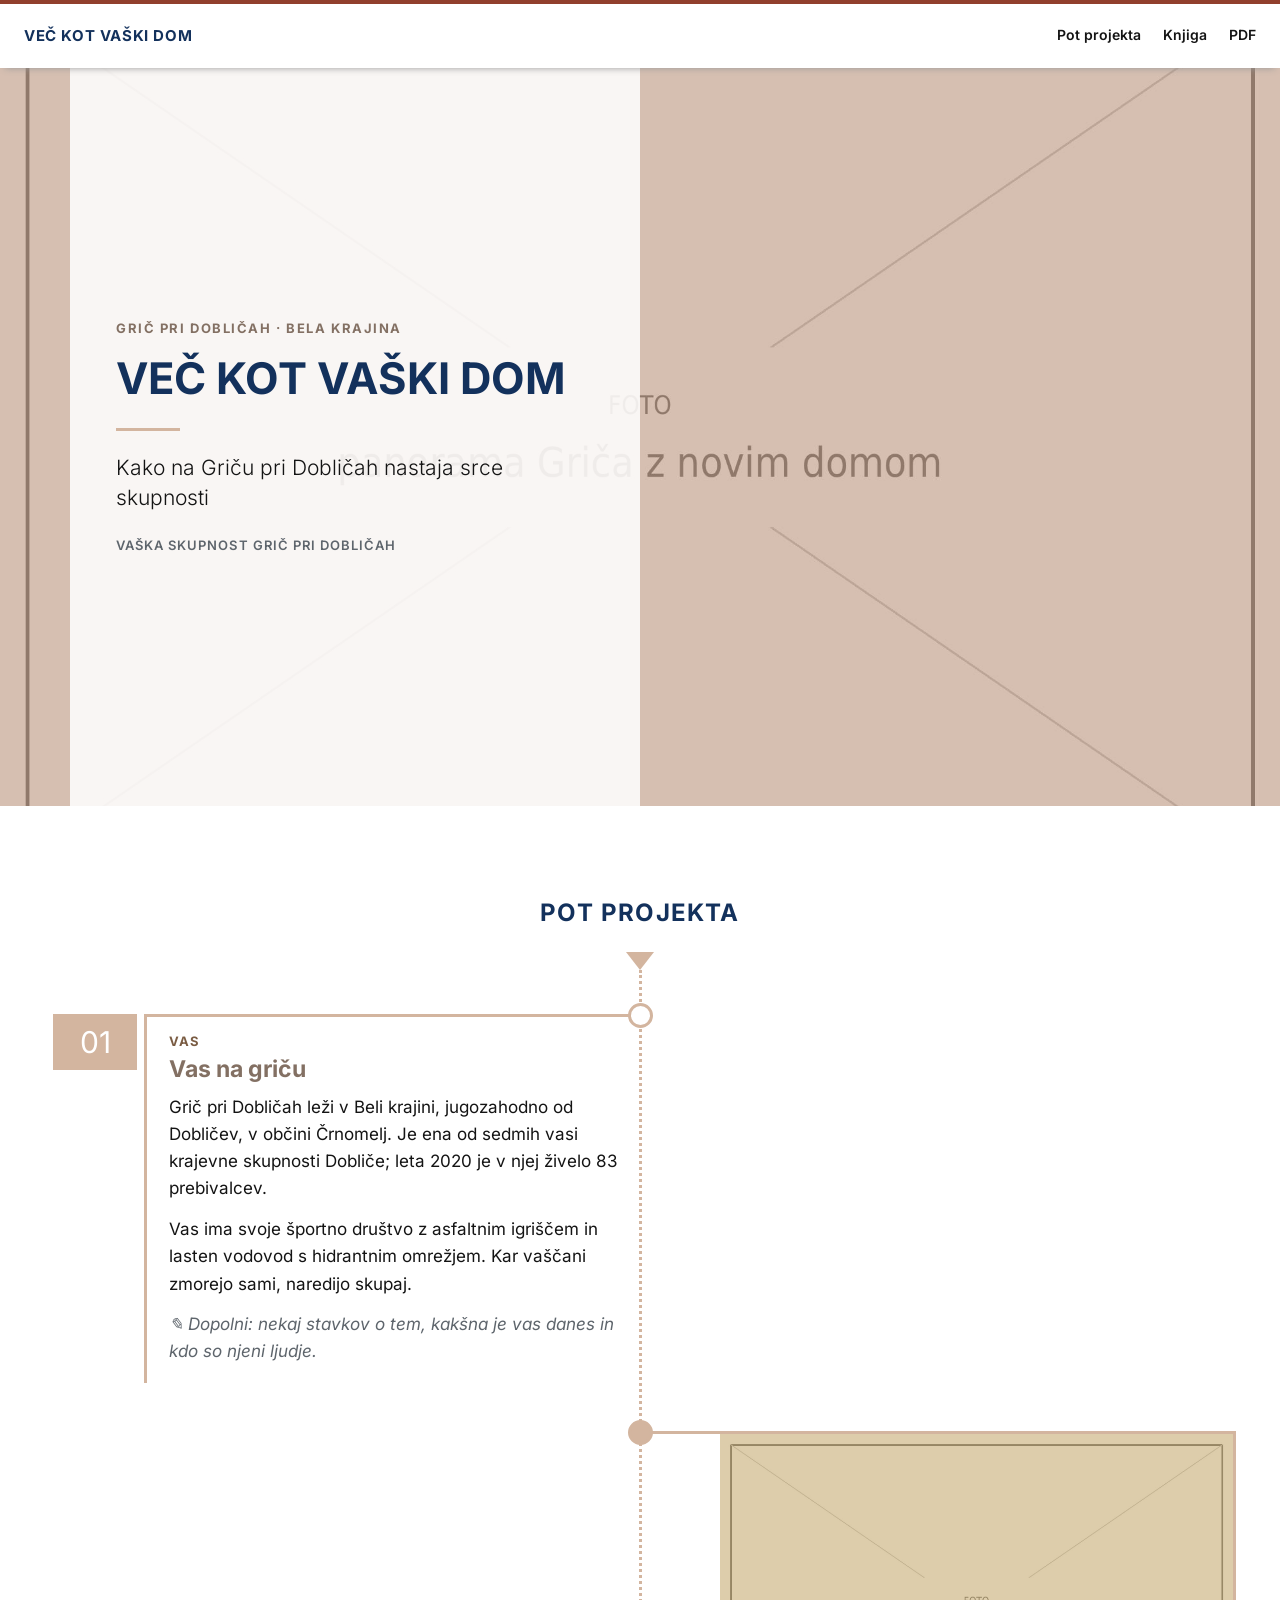
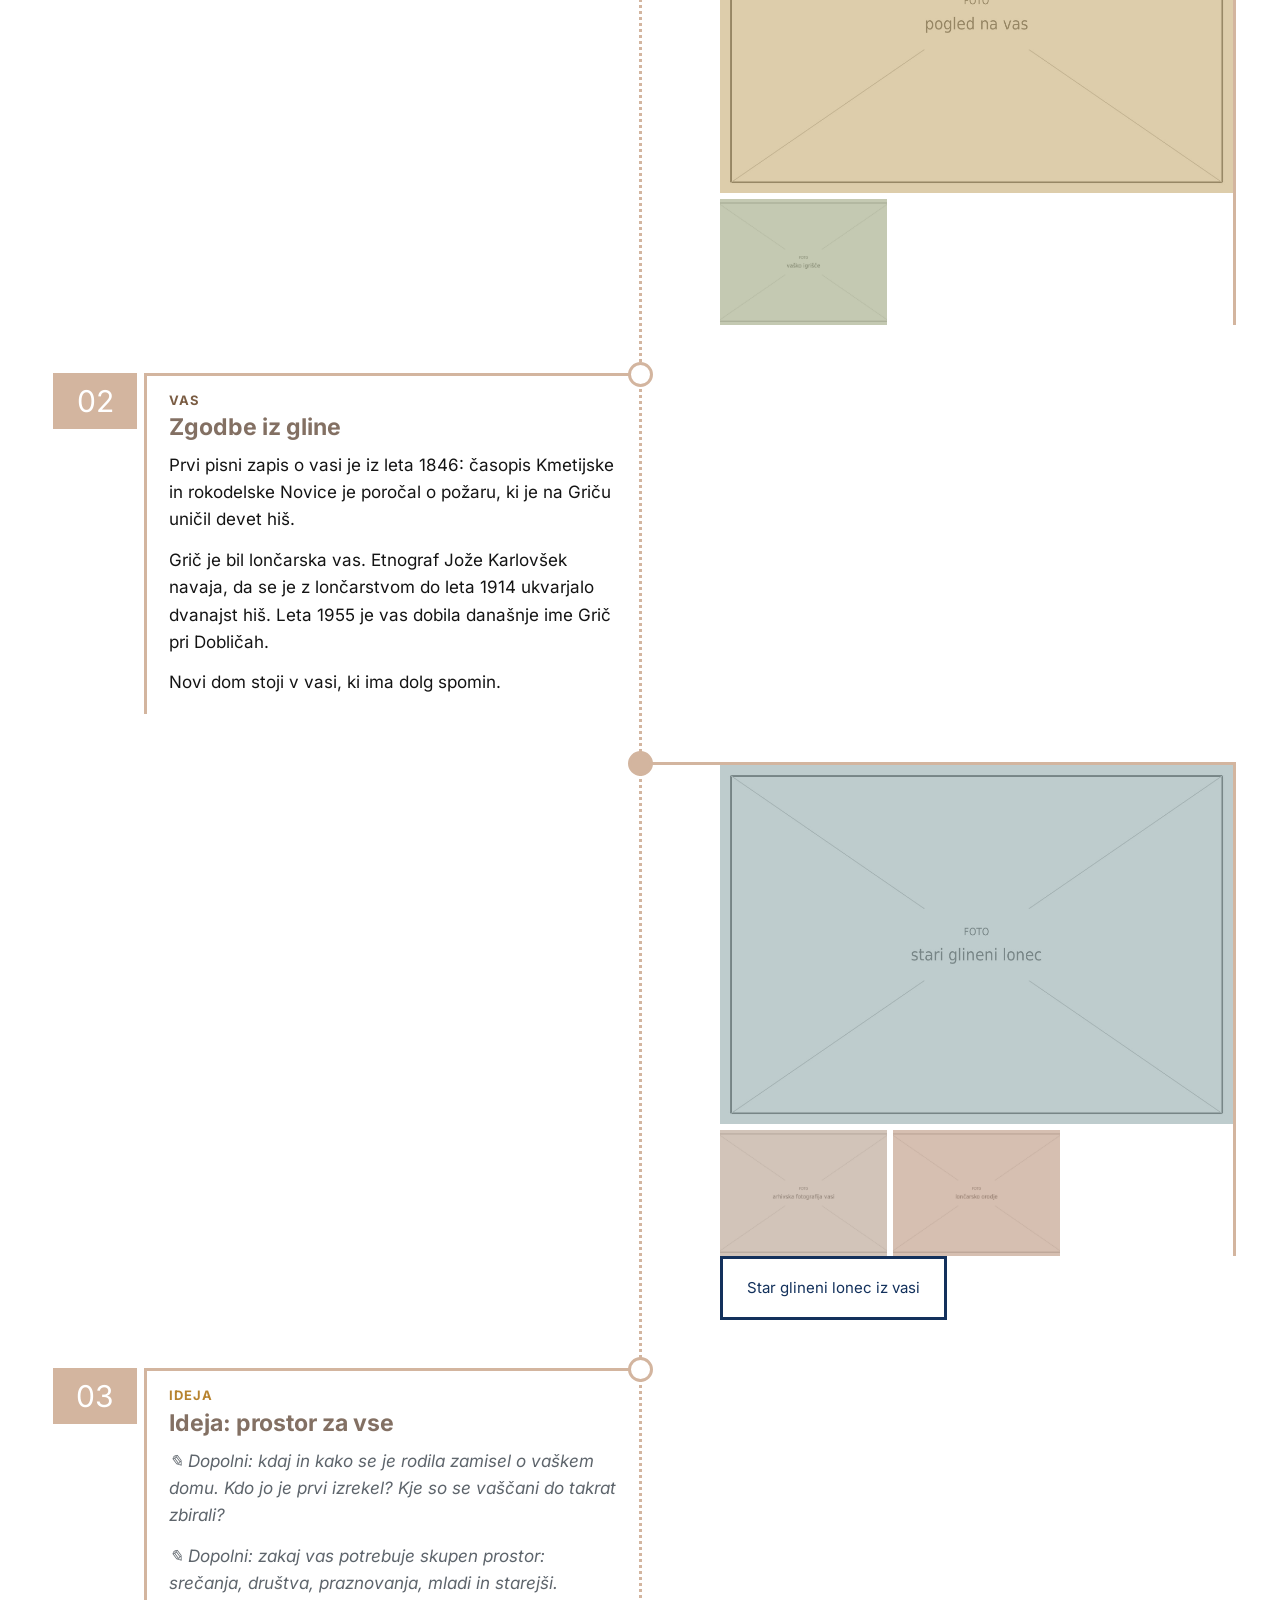
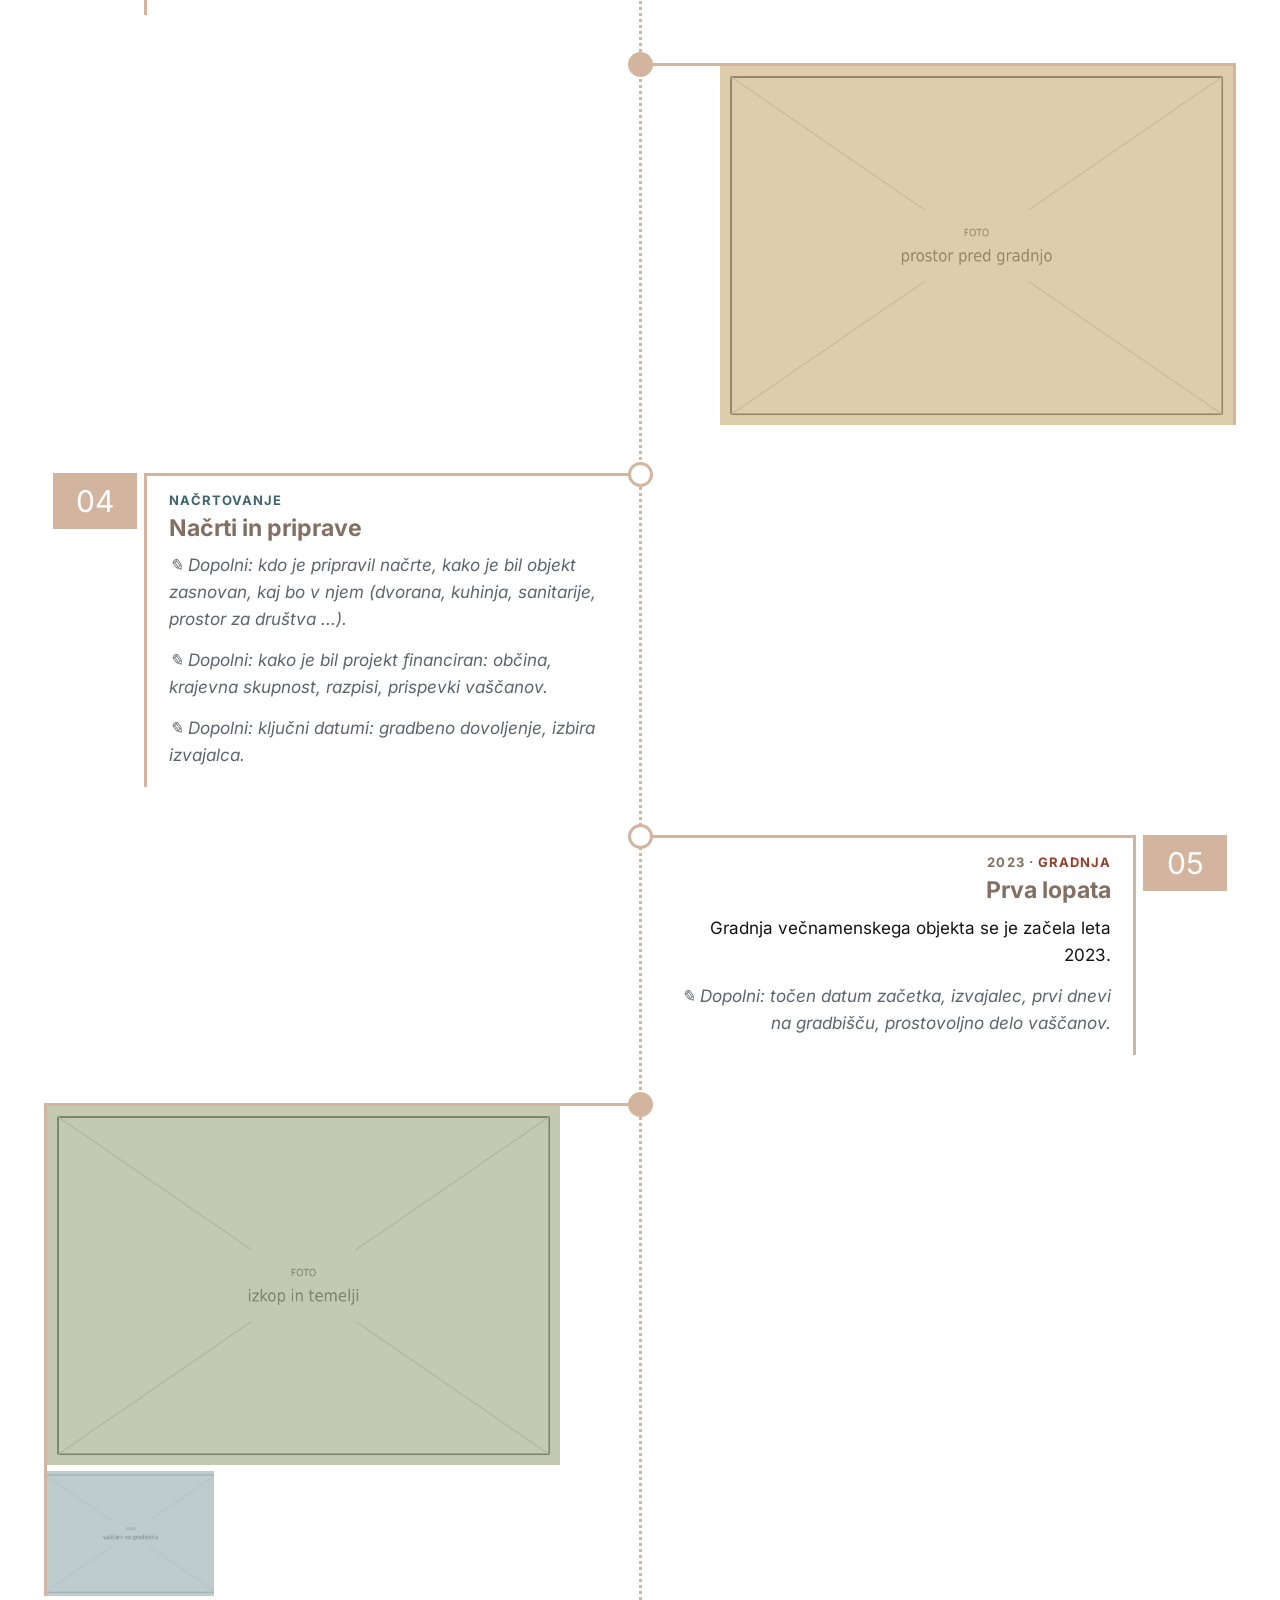
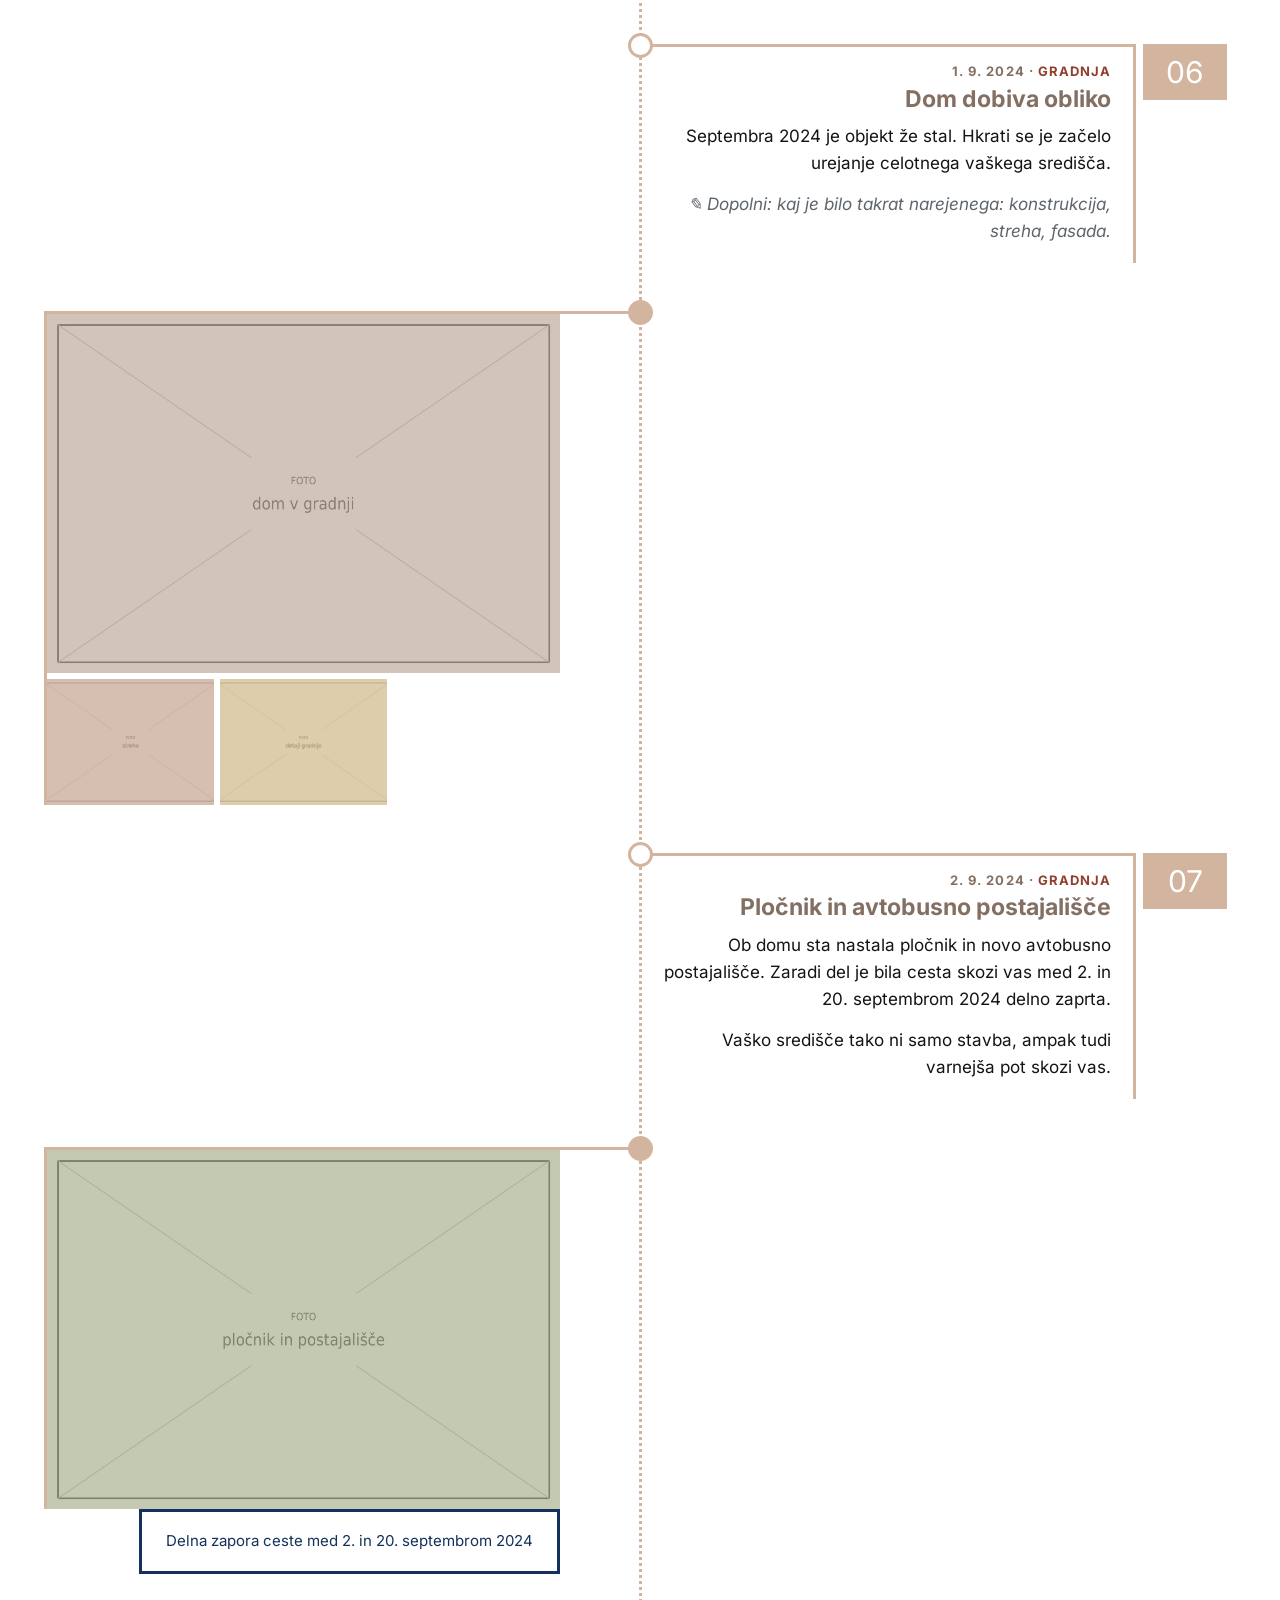
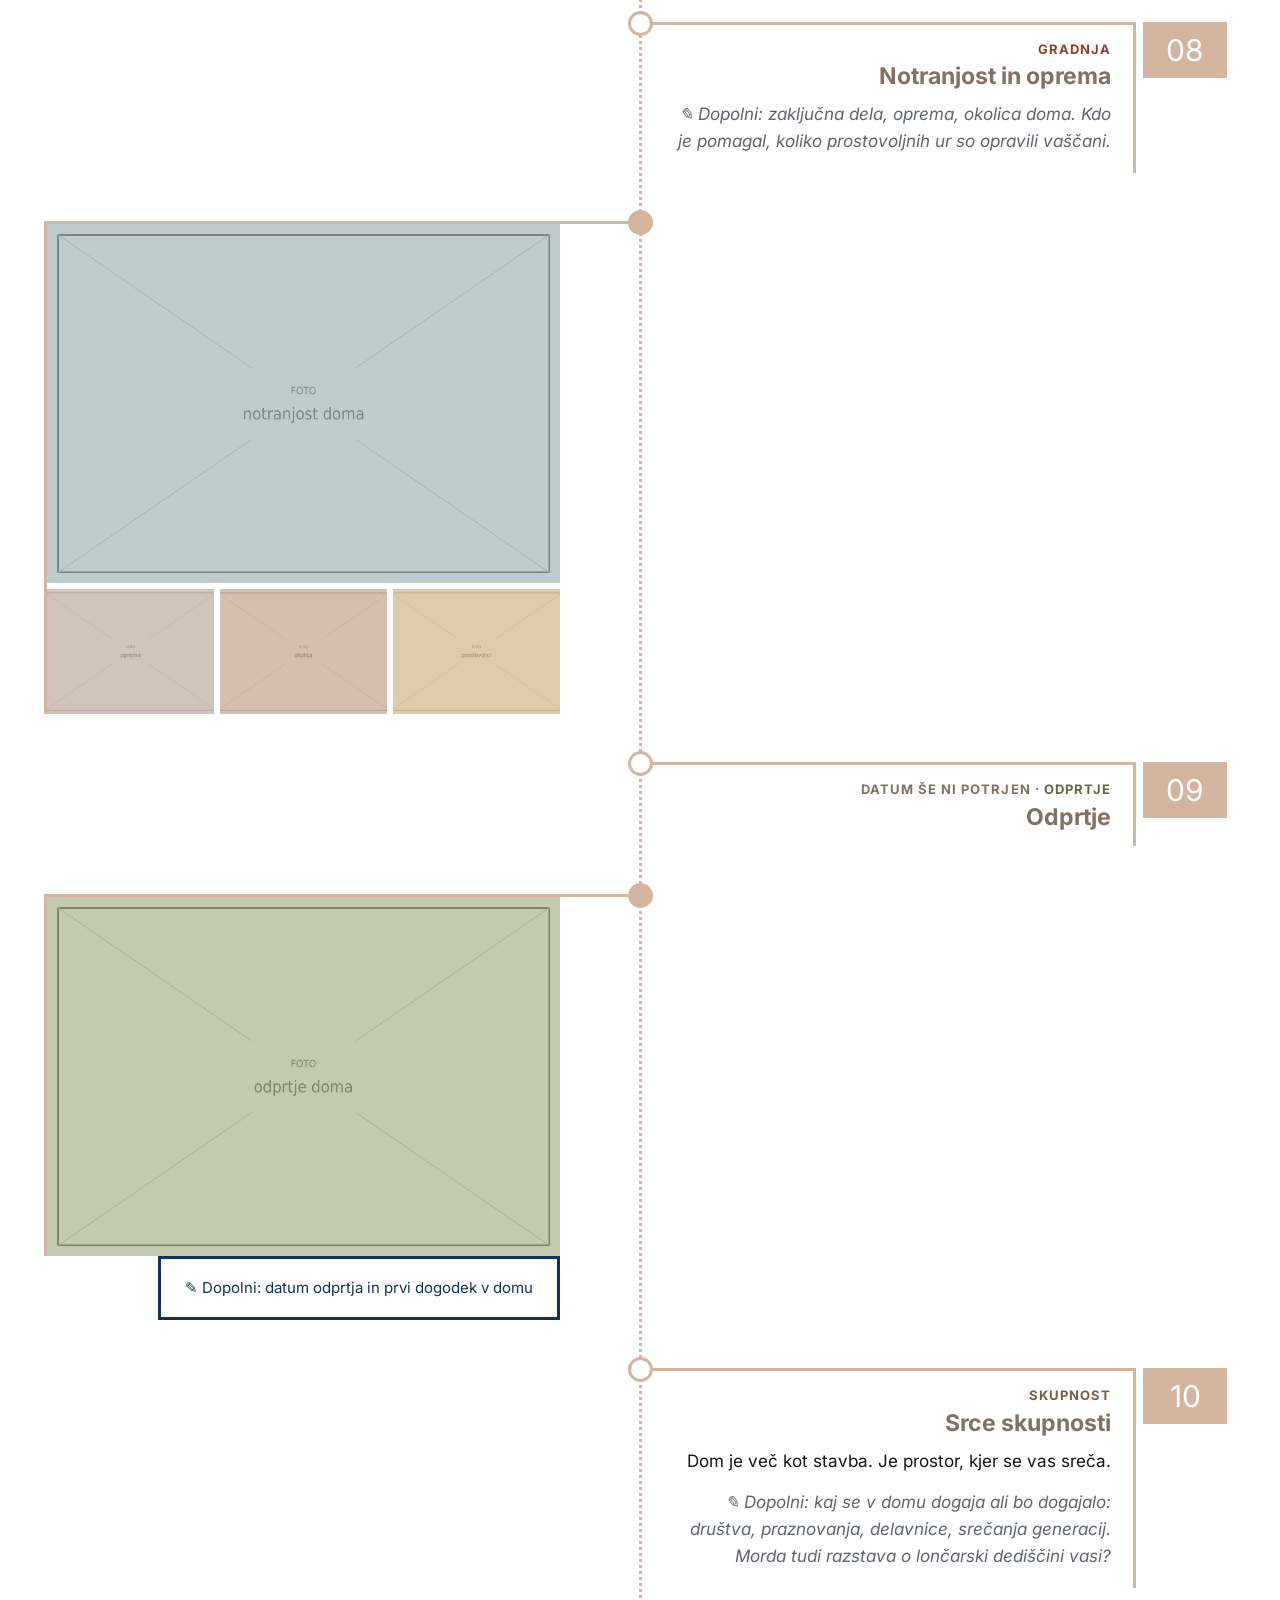
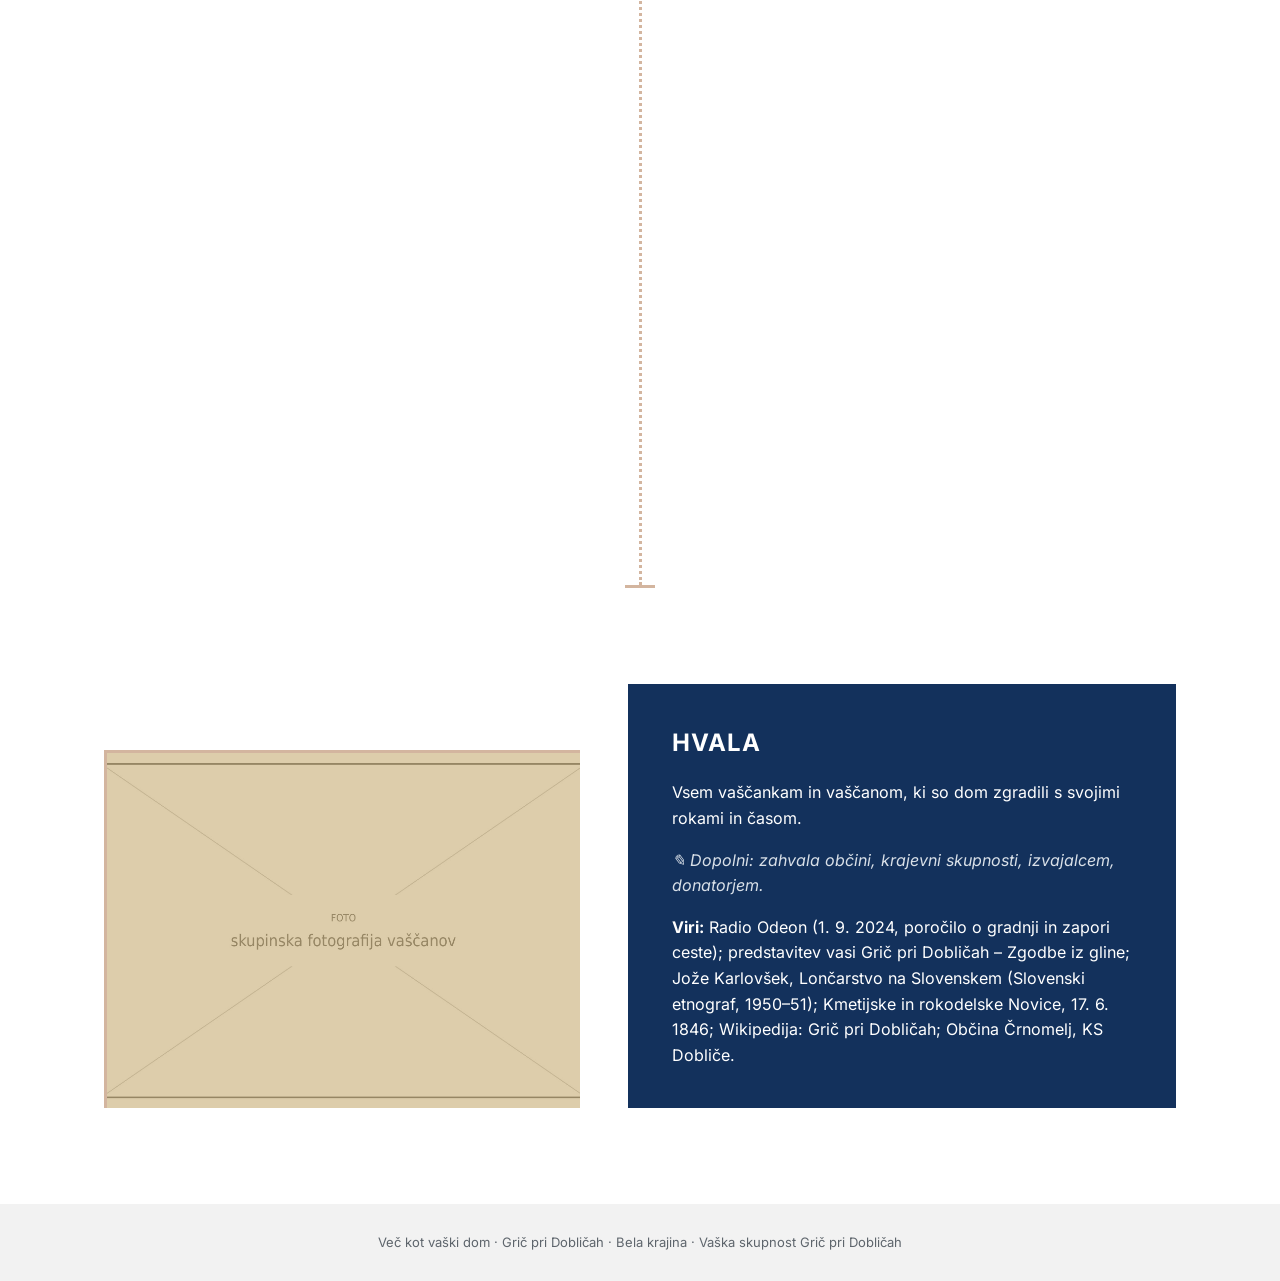
==== dom_na_gricu/_output/index.html @ 3027700a "ADD: Outputs" ====
<!doctype html>
<html lang="sl">
<head>
<meta charset="utf-8">
<meta name="viewport" content="width=device-width, initial-scale=1">
<title>Več kot vaški dom</title>
<meta name="description" content="Kako na Griču pri Dobličah nastaja srce skupnosti">
<script>document.documentElement.classList.add('js');</script>
<link href="fonts/fonts.css" rel="stylesheet">
<style>
:root {
  --paper: #FFFFFF; --ink: #141414; --muted: #5E656C; --soft: #F2F2F2;
  --line: #D3B59F; --line-ink: #837063; --dark: #13315C; --accent: #913F2D;
  --sans: 'Inter', 'Segoe UI', 'Helvetica Neue', Arial, sans-serif; --lw: 3px;
}
* { box-sizing: border-box; }
html { scroll-behavior: smooth; }
body { margin: 0; background: var(--paper); color: var(--ink); font-family: var(--sans);
  font-size: 17px; line-height: 1.6; -webkit-font-smoothing: antialiased; }
img { display: block; max-width: 100%; }
a { color: var(--accent); }
em { color: var(--muted); }

.topbar { position: sticky; top: 0; z-index: 20; background: #fff; border-top: 4px solid var(--accent);
  box-shadow: 0 5px 7px -5px #999; }
.topbar-in { max-width: 1280px; margin: 0 auto; padding: 0 24px; height: 64px; display: flex; align-items: center; gap: 24px; }
.brand { flex: 1; min-width: 0; font-weight: 700; font-size: 15px; letter-spacing: .04em; text-transform: uppercase;
  color: var(--dark); text-decoration: none; white-space: nowrap; overflow: hidden; text-overflow: ellipsis; }
.topbar nav { display: flex; gap: 22px; font-size: 14px; font-weight: 600; }
.topbar nav a { color: var(--ink); text-decoration: none; padding: 6px 0; border-bottom: 2px solid transparent; white-space: nowrap; }
.topbar nav a:hover { color: var(--accent); border-color: var(--accent); }
a:focus-visible { outline: 2px solid var(--accent); outline-offset: 3px; }

.hero { position: relative; min-height: min(82vh, 800px); display: flex; background: var(--soft); }
.hero-img { position: absolute; inset: 0; width: 100%; height: 100%; object-fit: cover; }
.hero-box { position: relative; margin-left: 70px; width: min(580px, calc(50% - 70px)); padding: 56px 46px;
  background: rgba(255, 255, 255, .86); display: flex; flex-direction: column; justify-content: center; }
.kicker { margin: 0 0 16px; font-size: 13px; font-weight: 700; letter-spacing: .12em; text-transform: uppercase; color: var(--line-ink); }
.hero h1 { margin: 0; font-size: clamp(30px, 3.4vw, 46px); line-height: 1.08; font-weight: 700;
  text-transform: uppercase; color: var(--dark); overflow-wrap: break-word; }
.hero .rule { display: block; width: 64px; height: var(--lw); background: var(--line); margin: 26px 0 22px; }
.lead { margin: 0; font-size: 21px; line-height: 1.45; font-weight: 300; }
.hero .intro { margin-top: 18px; font-size: 16px; }
.byline { margin: 22px 0 0; font-size: 13px; font-weight: 600; letter-spacing: .08em; text-transform: uppercase; color: var(--muted); }

.section-title { margin: 88px 16px 20px; text-align: center; font-size: 24px; font-weight: 700;
  letter-spacing: .05em; text-transform: uppercase; color: var(--dark); }
.tl-start { width: 0; height: 0; margin: 0 auto; border-left: 14px solid transparent; border-right: 14px solid transparent;
  border-top: 18px solid var(--line); }
.tl-end { width: 30px; height: var(--lw); margin: 0 auto 96px; background: var(--line); }
.tl { position: relative; max-width: 1240px; margin: 0 auto; padding: 44px 24px 8px; list-style: none; }
.tl::before { content: ""; position: absolute; top: 0; bottom: 0; left: 50%; margin-left: -1.5px; border-left: 3px dotted var(--line); }
.tl-item { position: relative; width: 50%; margin-bottom: 48px; }
.tl-item.left { margin-right: 50%; padding-left: 100px; }
.tl-item.right { margin-left: 50%; padding-right: 100px; }
.tl-item.img.left { padding-left: 0; }
.tl-item.img.right { padding-right: 0; }
.tl-circle { position: absolute; top: -11px; width: 25px; height: 25px; border-radius: 50%; background: #fff;
  border: 3px solid var(--line); z-index: 1; }
.left .tl-circle { right: -12.5px; }
.right .tl-circle { left: -12.5px; }
.img .tl-circle { background: var(--line); }

.tl-card { position: relative; border-top: var(--lw) solid var(--line); padding: 14px 22px 4px; }
.left .tl-card { border-left: var(--lw) solid var(--line); }
.right .tl-card { border-right: var(--lw) solid var(--line); text-align: right; }
.tl-num { position: absolute; top: calc(-1 * var(--lw)); width: 84px; padding: 13px 0; background: var(--line);
  color: #fff; font-size: 30px; line-height: 1; text-align: center; }
.left .tl-num { right: calc(100% + 10px); }
.right .tl-num { left: calc(100% + 10px); }
.tl-meta { margin: 0 0 4px; font-size: 13px; font-weight: 700; letter-spacing: .08em; text-transform: uppercase; color: var(--line-ink); }
.tl-meta .phase { color: var(--c); }
.tl-title { margin: 0 0 10px; font-size: 23px; line-height: 1.2; font-weight: 700; color: var(--line-ink); }
.tl-body p { margin: 0 0 .8em; }

.tl-fig { margin: 0; width: fit-content; max-width: 100%; border-top: var(--lw) solid var(--line); }
.left .tl-fig { margin-left: auto; padding-right: 80px; border-left: var(--lw) solid var(--line); }
.right .tl-fig { margin-right: auto; padding-left: 80px; border-right: var(--lw) solid var(--line); }
.gal { display: block; position: relative; width: 100%; padding: 0; border: 0; background: none; cursor: zoom-in; }
.gal img { transition: opacity .2s ease; }
.gal:hover img { opacity: .88; }
.gal:focus-visible { outline: 3px solid var(--accent); outline-offset: 2px; }
.gal-main img { max-height: 380px; width: auto; }
.thumbs { display: grid; grid-template-columns: repeat(3, minmax(0, 1fr)); gap: 6px; margin-top: 6px; }
.thumbs img { width: 100%; aspect-ratio: 4 / 3; object-fit: cover; }
.gal[data-more]::after { content: attr(data-more); position: absolute; inset: 0; display: flex; align-items: center;
  justify-content: center; background: rgba(19, 49, 92, .62); color: #fff; font-size: 22px; font-weight: 700; }

/* gallery pop-up */
.lb { width: 100vw; height: 100dvh; max-width: none; max-height: none; margin: 0; padding: 0; border: 0;
  background: #fff; color: var(--ink); }
.lb[open] { display: grid; grid-template-rows: auto minmax(0, 1fr) auto auto; }
.lb::backdrop { background: rgba(20, 20, 20, .6); }
.lb-top { display: flex; align-items: center; gap: 16px; padding: 14px 20px; border-top: 4px solid var(--accent);
  box-shadow: 0 5px 7px -5px #999; }
.lb-count { background: var(--line); color: #fff; font-size: 18px; line-height: 1; padding: 8px 12px; white-space: nowrap; }
.lb-title { flex: 1; min-width: 0; margin: 0; font-weight: 700; font-size: 17px; text-transform: uppercase;
  letter-spacing: .04em; color: var(--dark); overflow: hidden; text-overflow: ellipsis; white-space: nowrap; }
.lb button { font: inherit; cursor: pointer; }
.lb-close { border: 2px solid var(--dark); background: #fff; color: var(--dark); font-weight: 600; font-size: 14px; padding: 6px 14px; }
.lb-close:hover { background: var(--dark); color: #fff; }
.lb-stage { position: relative; display: flex; align-items: center; justify-content: center; min-height: 0; padding: 24px 76px; }
.lb-frame { max-width: 100%; max-height: 100%; min-height: 0;
  border-top: var(--lw) solid var(--line); border-left: var(--lw) solid var(--line); }
.lb-img { max-width: 100%; max-height: calc(100dvh - 300px); width: auto; height: auto; }
.lb-prev, .lb-next { position: absolute; top: 50%; width: 52px; height: 52px; margin-top: -26px; border-radius: 50%;
  border: 3px solid var(--line); background: #fff; color: var(--dark); font-size: 28px; line-height: 1; }
.lb-prev { left: 14px; }
.lb-next { right: 14px; }
.lb-prev:hover, .lb-next:hover { background: var(--line); color: #fff; }
.lb button:focus-visible { outline: 3px solid var(--accent); outline-offset: 2px; }
.lb-cap { justify-self: center; max-width: min(760px, calc(100% - 32px)); margin: 0 0 14px; padding: 12px 20px;
  border: var(--lw) solid var(--dark); color: var(--dark); font-size: 15px; }
.lb-cap[hidden] { display: none; }
.lb-strip { display: flex; gap: 6px; justify-content: center; padding: 0 16px 18px; overflow-x: auto; }
.lb-strip button { flex: none; padding: 0; border: 3px solid transparent; background: none; }
.lb-strip button[aria-current="true"] { border-color: var(--line); }
.lb-strip img { width: 84px; height: 60px; object-fit: cover; }
.lb.single .lb-prev, .lb.single .lb-next, .lb.single .lb-strip { display: none; }
.tl-cap { width: fit-content; max-width: calc(100% - 80px); margin: 0; padding: 18px 24px; font-size: 15px; line-height: 1.5;
  color: var(--dark); background: #fff; border: var(--lw) solid var(--dark); }
.left .tl-cap { margin-left: auto; margin-right: 80px; }
.right .tl-cap { margin-left: 80px; }

.closing { max-width: 1120px; margin: 0 auto 96px; padding: 0 24px; display: grid;
  grid-template-columns: minmax(0, 1fr) minmax(0, 1.15fr); gap: 48px; align-items: end; }
.closing.no-img { grid-template-columns: minmax(0, 760px); justify-content: center; }
.closing-fig { margin: 0; border-top: var(--lw) solid var(--line); border-left: var(--lw) solid var(--line); }
.closing-fig img { width: 100%; aspect-ratio: 4 / 3; object-fit: cover; }
.closing-box { background: var(--dark); color: #fff; padding: 40px 44px; font-size: 16px; }
.closing-box h2 { margin: 0 0 18px; font-size: 24px; letter-spacing: .04em; text-transform: uppercase; }
.closing-box p:last-child { margin-bottom: 0; }
.closing-box em { color: #D9E0E8; }
.closing-box a { color: #fff; }

.site-foot { background: var(--soft); padding: 28px 24px; text-align: center; font-size: 13px; color: var(--muted); }

.js .tl-item { opacity: 0; transform: translateY(60px); }
.js .tl-item.on { opacity: 1; transform: none; transition: opacity .75s ease, transform .75s ease; }
@media (prefers-reduced-motion: reduce) {
  .js .tl-item { opacity: 1; transform: none; transition: none; }
  html { scroll-behavior: auto; }
}

@media (max-width: 900px) {
  .topbar-in { padding: 0 16px; gap: 14px; }
  .topbar nav { gap: 14px; font-size: 13px; }
  .hero { display: block; min-height: 0; }
  .hero-img { position: static; height: 58vw; max-height: 420px; }
  .hero-box { width: auto; margin: 0; padding: 32px 16px 8px; background: #fff; }
  .section-title { margin-top: 56px; }
  .tl { padding: 36px 16px 8px; }
  .tl::before { left: 26px; }
  .tl-item, .tl-item.left, .tl-item.right, .tl-item.img.left, .tl-item.img.right {
    width: 100%; margin: 0 0 40px; padding: 0 0 0 40px; }
  .left .tl-circle, .right .tl-circle { left: -2.5px; right: auto; }
  .left .tl-card, .right .tl-card { border-left: var(--lw) solid var(--line); border-right: 0; text-align: left; padding: 14px 16px 4px; }
  .tl-num { position: static; display: inline-block; width: auto; padding: 8px 12px; margin-bottom: 10px; font-size: 22px; }
  .tl-title { font-size: 20px; }
  .left .tl-fig, .right .tl-fig { width: auto; margin: 0; padding: 0; border-left: var(--lw) solid var(--line); border-right: 0; }
  .gal-main img { width: 100%; max-height: none; }
  .lb-stage { padding: 12px 8px; }
  .lb-img { max-height: calc(100dvh - 240px); }
  .lb-prev, .lb-next { width: 42px; height: 42px; margin-top: -21px; font-size: 22px; }
  .lb-prev { left: 6px; }
  .lb-next { right: 6px; }
  .lb-strip { justify-content: flex-start; }
  .lb-strip img { width: 64px; height: 46px; }
  .left .tl-cap, .right .tl-cap { width: auto; max-width: none; margin: 0; padding: 14px 16px; }
  .closing, .closing.no-img { grid-template-columns: minmax(0, 1fr); gap: 24px; padding: 0 16px; margin-bottom: 64px; }
  .closing-box { padding: 28px 22px; }
}
</style>
</head>
<body>
<header class="topbar"><div class="topbar-in">
  <a class="brand" href="#top">Več kot vaški dom</a>
  <nav><a href="#pot">Pot projekta</a><a href="preview.html">Knjiga</a><a href="Več_kot_vaški_dom.pdf">PDF</a></nav>
</div></header>
<main id="top">
  <section class="hero">
    <img class="hero-img" src="_img/45574f3dd9ef.jpg" alt="">
    <div class="hero-box">
      <p class="kicker">Grič pri Dobličah · Bela krajina</p>
      <h1>Več kot vaški dom</h1>
      <span class="rule"></span>
      <p class="lead">Kako na Griču pri Dobličah nastaja srce skupnosti</p>
      
      <p class="byline">Vaška skupnost Grič pri Dobličah</p>
    </div>
  </section>
  <h2 class="section-title" id="pot">Pot projekta</h2>
  <div class="tl-start"></div>
  <ol class="tl">
    <li class="tl-item text left" style="--c:#7A5C43">
      <span class="tl-circle"></span>
      <div class="tl-card">
        <span class="tl-num">01</span>
        <p class="tl-meta"><span class="phase">Vas</span></p>
        <h3 class="tl-title">Vas na griču</h3>
        <div class="tl-body"><p>Grič pri Dobličah leži v Beli krajini, jugozahodno od Dobličev, v občini Črnomelj. Je ena od sedmih vasi krajevne skupnosti Dobliče; leta 2020 je v njej živelo 83 prebivalcev.</p>
<p>Vas ima svoje športno društvo z asfaltnim igriščem in lasten vodovod s hidrantnim omrežjem. Kar vaščani zmorejo sami, naredijo skupaj.</p>
<p><em>✎ Dopolni: nekaj stavkov o tem, kakšna je vas danes in kdo so njeni ljudje.</em></p></div>
      </div>
    </li>
    <li class="tl-item img right">
      <span class="tl-circle"></span>
      <figure class="tl-fig"><button type="button" class="gal gal-main" data-g="p1" data-i="0" aria-label="Odpri galerijo: Vas na griču (2 fotografij)"><img src="_img/8bc142a11eec.jpg" alt="Vas na griču" loading="lazy"></button><div class="thumbs"><button type="button" class="gal" data-g="p1" data-i="1" aria-label="Odpri galerijo: Vas na griču (2 fotografij)"><img src="_img/d79471b8073b.jpg" alt="" loading="lazy"></button></div></figure>
      
    </li>
    <li class="tl-item text left" style="--c:#7A5C43">
      <span class="tl-circle"></span>
      <div class="tl-card">
        <span class="tl-num">02</span>
        <p class="tl-meta"><span class="phase">Vas</span></p>
        <h3 class="tl-title">Zgodbe iz gline</h3>
        <div class="tl-body"><p>Prvi pisni zapis o vasi je iz leta 1846: časopis Kmetijske in rokodelske Novice je poročal o požaru, ki je na Griču uničil devet hiš.</p>
<p>Grič je bil lončarska vas. Etnograf Jože Karlovšek navaja, da se je z lončarstvom do leta 1914 ukvarjalo dvanajst hiš. Leta 1955 je vas dobila današnje ime Grič pri Dobličah.</p>
<p>Novi dom stoji v vasi, ki ima dolg spomin.</p></div>
      </div>
    </li>
    <li class="tl-item img right">
      <span class="tl-circle"></span>
      <figure class="tl-fig"><button type="button" class="gal gal-main" data-g="p2" data-i="0" aria-label="Odpri galerijo: Zgodbe iz gline (3 fotografij)"><img src="_img/8de486af756e.jpg" alt="Zgodbe iz gline" loading="lazy"></button><div class="thumbs"><button type="button" class="gal" data-g="p2" data-i="1" aria-label="Odpri galerijo: Zgodbe iz gline (3 fotografij)"><img src="_img/3535a1464faf.jpg" alt="" loading="lazy"></button><button type="button" class="gal" data-g="p2" data-i="2" aria-label="Odpri galerijo: Zgodbe iz gline (3 fotografij)"><img src="_img/56a41d63f53f.jpg" alt="" loading="lazy"></button></div></figure>
      <p class="tl-cap">Star glineni lonec iz vasi</p>
    </li>
    <li class="tl-item text left" style="--c:#B7832F">
      <span class="tl-circle"></span>
      <div class="tl-card">
        <span class="tl-num">03</span>
        <p class="tl-meta"><span class="phase">Ideja</span></p>
        <h3 class="tl-title">Ideja: prostor za vse</h3>
        <div class="tl-body"><p><em>✎ Dopolni: kdaj in kako se je rodila zamisel o vaškem domu. Kdo jo je prvi izrekel? Kje so se vaščani do takrat zbirali?</em></p>
<p><em>✎ Dopolni: zakaj vas potrebuje skupen prostor: srečanja, društva, praznovanja, mladi in starejši.</em></p></div>
      </div>
    </li>
    <li class="tl-item img right">
      <span class="tl-circle"></span>
      <figure class="tl-fig"><button type="button" class="gal gal-main" data-g="p3" data-i="0" aria-label="Odpri galerijo: Ideja: prostor za vse (1 fotografij)"><img src="_img/4d0a6b014d5a.jpg" alt="Ideja: prostor za vse" loading="lazy"></button></figure>
      
    </li>
    <li class="tl-item text left" style="--c:#3F6470">
      <span class="tl-circle"></span>
      <div class="tl-card">
        <span class="tl-num">04</span>
        <p class="tl-meta"><span class="phase">Načrtovanje</span></p>
        <h3 class="tl-title">Načrti in priprave</h3>
        <div class="tl-body"><p><em>✎ Dopolni: kdo je pripravil načrte, kako je bil objekt zasnovan, kaj bo v njem (dvorana, kuhinja, sanitarije, prostor za društva ...).</em></p>
<p><em>✎ Dopolni: kako je bil projekt financiran: občina, krajevna skupnost, razpisi, prispevki vaščanov.</em></p>
<p><em>✎ Dopolni: ključni datumi: gradbeno dovoljenje, izbira izvajalca.</em></p></div>
      </div>
    </li>
    <li class="tl-item text right" style="--c:#913F2D">
      <span class="tl-circle"></span>
      <div class="tl-card">
        <span class="tl-num">05</span>
        <p class="tl-meta">2023 · <span class="phase">Gradnja</span></p>
        <h3 class="tl-title">Prva lopata</h3>
        <div class="tl-body"><p>Gradnja večnamenskega objekta se je začela leta 2023.</p>
<p><em>✎ Dopolni: točen datum začetka, izvajalec, prvi dnevi na gradbišču, prostovoljno delo vaščanov.</em></p></div>
      </div>
    </li>
    <li class="tl-item img left">
      <span class="tl-circle"></span>
      <figure class="tl-fig"><button type="button" class="gal gal-main" data-g="p5" data-i="0" aria-label="Odpri galerijo: Prva lopata (2 fotografij)"><img src="_img/1041894bbf1d.jpg" alt="Prva lopata" loading="lazy"></button><div class="thumbs"><button type="button" class="gal" data-g="p5" data-i="1" aria-label="Odpri galerijo: Prva lopata (2 fotografij)"><img src="_img/a0f0f5a3c250.jpg" alt="" loading="lazy"></button></div></figure>
      
    </li>
    <li class="tl-item text right" style="--c:#913F2D">
      <span class="tl-circle"></span>
      <div class="tl-card">
        <span class="tl-num">06</span>
        <p class="tl-meta">1. 9. 2024 · <span class="phase">Gradnja</span></p>
        <h3 class="tl-title">Dom dobiva obliko</h3>
        <div class="tl-body"><p>Septembra 2024 je objekt že stal. Hkrati se je začelo urejanje celotnega vaškega središča.</p>
<p><em>✎ Dopolni: kaj je bilo takrat narejenega: konstrukcija, streha, fasada.</em></p></div>
      </div>
    </li>
    <li class="tl-item img left">
      <span class="tl-circle"></span>
      <figure class="tl-fig"><button type="button" class="gal gal-main" data-g="p6" data-i="0" aria-label="Odpri galerijo: Dom dobiva obliko (3 fotografij)"><img src="_img/da2432bdce8f.jpg" alt="Dom dobiva obliko" loading="lazy"></button><div class="thumbs"><button type="button" class="gal" data-g="p6" data-i="1" aria-label="Odpri galerijo: Dom dobiva obliko (3 fotografij)"><img src="_img/27de774c440c.jpg" alt="" loading="lazy"></button><button type="button" class="gal" data-g="p6" data-i="2" aria-label="Odpri galerijo: Dom dobiva obliko (3 fotografij)"><img src="_img/b678258aa376.jpg" alt="" loading="lazy"></button></div></figure>
      
    </li>
    <li class="tl-item text right" style="--c:#913F2D">
      <span class="tl-circle"></span>
      <div class="tl-card">
        <span class="tl-num">07</span>
        <p class="tl-meta">2. 9. 2024 · <span class="phase">Gradnja</span></p>
        <h3 class="tl-title">Pločnik in avtobusno postajališče</h3>
        <div class="tl-body"><p>Ob domu sta nastala pločnik in novo avtobusno postajališče. Zaradi del je bila cesta skozi vas med 2. in 20. septembrom 2024 delno zaprta.</p>
<p>Vaško središče tako ni samo stavba, ampak tudi varnejša pot skozi vas.</p></div>
      </div>
    </li>
    <li class="tl-item img left">
      <span class="tl-circle"></span>
      <figure class="tl-fig"><button type="button" class="gal gal-main" data-g="p7" data-i="0" aria-label="Odpri galerijo: Pločnik in avtobusno postajališče (1 fotografij)"><img src="_img/d808abd5dd1c.jpg" alt="Pločnik in avtobusno postajališče" loading="lazy"></button></figure>
      <p class="tl-cap">Delna zapora ceste med 2. in 20. septembrom 2024</p>
    </li>
    <li class="tl-item text right" style="--c:#913F2D">
      <span class="tl-circle"></span>
      <div class="tl-card">
        <span class="tl-num">08</span>
        <p class="tl-meta"><span class="phase">Gradnja</span></p>
        <h3 class="tl-title">Notranjost in oprema</h3>
        <div class="tl-body"><p><em>✎ Dopolni: zaključna dela, oprema, okolica doma. Kdo je pomagal, koliko prostovoljnih ur so opravili vaščani.</em></p></div>
      </div>
    </li>
    <li class="tl-item img left">
      <span class="tl-circle"></span>
      <figure class="tl-fig"><button type="button" class="gal gal-main" data-g="p8" data-i="0" aria-label="Odpri galerijo: Notranjost in oprema (4 fotografij)"><img src="_img/5ce3aff1f912.jpg" alt="Notranjost in oprema" loading="lazy"></button><div class="thumbs"><button type="button" class="gal" data-g="p8" data-i="1" aria-label="Odpri galerijo: Notranjost in oprema (4 fotografij)"><img src="_img/9018cea900eb.jpg" alt="" loading="lazy"></button><button type="button" class="gal" data-g="p8" data-i="2" aria-label="Odpri galerijo: Notranjost in oprema (4 fotografij)"><img src="_img/dee10a11c15f.jpg" alt="" loading="lazy"></button><button type="button" class="gal" data-g="p8" data-i="3" aria-label="Odpri galerijo: Notranjost in oprema (4 fotografij)"><img src="_img/fb684533119d.jpg" alt="" loading="lazy"></button></div></figure>
      
    </li>
    <li class="tl-item text right" style="--c:#5F6B3A">
      <span class="tl-circle"></span>
      <div class="tl-card">
        <span class="tl-num">09</span>
        <p class="tl-meta">datum še ni potrjen · <span class="phase">Odprtje</span></p>
        <h3 class="tl-title">Odprtje</h3>
        
      </div>
    </li>
    <li class="tl-item img left">
      <span class="tl-circle"></span>
      <figure class="tl-fig"><button type="button" class="gal gal-main" data-g="p9" data-i="0" aria-label="Odpri galerijo: Odprtje (1 fotografij)"><img src="_img/b3c40924fc79.jpg" alt="Odprtje" loading="lazy"></button></figure>
      <p class="tl-cap">✎ Dopolni: datum odprtja in prvi dogodek v domu</p>
    </li>
    <li class="tl-item text right" style="--c:#7A5C43">
      <span class="tl-circle"></span>
      <div class="tl-card">
        <span class="tl-num">10</span>
        <p class="tl-meta"><span class="phase">Skupnost</span></p>
        <h3 class="tl-title">Srce skupnosti</h3>
        <div class="tl-body"><p>Dom je več kot stavba. Je prostor, kjer se vas sreča.</p>
<p><em>✎ Dopolni: kaj se v domu dogaja ali bo dogajalo: društva, praznovanja, delavnice, srečanja generacij. Morda tudi razstava o lončarski dediščini vasi?</em></p></div>
      </div>
    </li>
    <li class="tl-item img left">
      <span class="tl-circle"></span>
      <figure class="tl-fig"><button type="button" class="gal gal-main" data-g="p10" data-i="0" aria-label="Odpri galerijo: Srce skupnosti (3 fotografij)"><img src="_img/37b7c3a200e4.jpg" alt="Srce skupnosti" loading="lazy"></button><div class="thumbs"><button type="button" class="gal" data-g="p10" data-i="1" aria-label="Odpri galerijo: Srce skupnosti (3 fotografij)"><img src="_img/2845cd25923c.jpg" alt="" loading="lazy"></button><button type="button" class="gal" data-g="p10" data-i="2" aria-label="Odpri galerijo: Srce skupnosti (3 fotografij)"><img src="_img/1441f2022331.jpg" alt="" loading="lazy"></button></div></figure>
      
    </li>
  </ol>
  <div class="tl-end"></div>
  
  <section class="closing ">
    <figure class="closing-fig"><img src="_img/400d187bbdf6.jpg" alt="" loading="lazy"></figure>
    <div class="closing-box">
      <h2>Hvala</h2>
      <p>Vsem vaščankam in vaščanom, ki so dom zgradili s svojimi rokami in časom.</p>
<p><em>✎ Dopolni: zahvala občini, krajevni skupnosti, izvajalcem, donatorjem.</em></p>
<p><strong>Viri:</strong> Radio Odeon (1. 9. 2024, poročilo o gradnji in zapori ceste); predstavitev vasi Grič pri Dobličah – Zgodbe iz gline; Jože Karlovšek, Lončarstvo na Slovenskem (Slovenski etnograf, 1950–51); Kmetijske in rokodelske Novice, 17. 6. 1846; Wikipedija: Grič pri Dobličah; Občina Črnomelj, KS Dobliče.</p>
    </div>
  </section>
</main>
<footer class="site-foot">Več kot vaški dom · Grič pri Dobličah · Bela krajina · Vaška skupnost Grič pri Dobličah</footer>
<script type="application/json" id="gallery-data">{"p1": {"title": "01 · Vas na griču", "caption": "", "images": ["_img/8bc142a11eec.jpg", "_img/d79471b8073b.jpg"]}, "p2": {"title": "02 · Zgodbe iz gline", "caption": "Star glineni lonec iz vasi", "images": ["_img/8de486af756e.jpg", "_img/3535a1464faf.jpg", "_img/56a41d63f53f.jpg"]}, "p3": {"title": "03 · Ideja: prostor za vse", "caption": "", "images": ["_img/4d0a6b014d5a.jpg"]}, "p5": {"title": "05 · Prva lopata", "caption": "", "images": ["_img/1041894bbf1d.jpg", "_img/a0f0f5a3c250.jpg"]}, "p6": {"title": "06 · Dom dobiva obliko", "caption": "", "images": ["_img/da2432bdce8f.jpg", "_img/27de774c440c.jpg", "_img/b678258aa376.jpg"]}, "p7": {"title": "07 · Pločnik in avtobusno postajališče", "caption": "Delna zapora ceste med 2. in 20. septembrom 2024", "images": ["_img/d808abd5dd1c.jpg"]}, "p8": {"title": "08 · Notranjost in oprema", "caption": "", "images": ["_img/5ce3aff1f912.jpg", "_img/9018cea900eb.jpg", "_img/dee10a11c15f.jpg", "_img/fb684533119d.jpg"]}, "p9": {"title": "09 · Odprtje", "caption": "✎ Dopolni: datum odprtja in prvi dogodek v domu", "images": ["_img/b3c40924fc79.jpg"]}, "p10": {"title": "10 · Srce skupnosti", "caption": "", "images": ["_img/37b7c3a200e4.jpg", "_img/2845cd25923c.jpg", "_img/1441f2022331.jpg"]}}</script>

<dialog class="lb" aria-labelledby="lb-title">
  <div class="lb-top">
    <span class="lb-count"></span>
    <p class="lb-title" id="lb-title"></p>
    <button type="button" class="lb-close">Zapri</button>
  </div>
  <div class="lb-stage">
    <button type="button" class="lb-prev" aria-label="Prejšnja fotografija">&#8249;</button>
    <div class="lb-frame"><img class="lb-img" alt=""></div>
    <button type="button" class="lb-next" aria-label="Naslednja fotografija">&#8250;</button>
  </div>
  <p class="lb-cap"></p>
  <div class="lb-strip"></div>
</dialog>
<script>
(function(){
  var dlg = document.querySelector('.lb'), src = document.getElementById('gallery-data');
  if (!dlg || !src || !dlg.showModal) return;
  var data = JSON.parse(src.textContent), g = null, i = 0, opener = null, x0 = null;
  var img = dlg.querySelector('.lb-img'), count = dlg.querySelector('.lb-count'),
      title = dlg.querySelector('.lb-title'), cap = dlg.querySelector('.lb-cap'), strip = dlg.querySelector('.lb-strip');
  function show(k) {
    var n = g.images.length;
    i = (k + n) % n;
    img.src = g.images[i];
    img.alt = g.title + ' (' + (i + 1) + '/' + n + ')';
    count.textContent = (i + 1) + ' / ' + n;
    strip.querySelectorAll('button').forEach(function(b, j){ b.setAttribute('aria-current', j === i ? 'true' : 'false'); });
    var cur = strip.children[i]; if (cur) cur.scrollIntoView({ block: 'nearest', inline: 'nearest' });
  }
  function open(key, k, from) {
    g = data[key]; if (!g) return;
    opener = from;
    title.textContent = g.title;
    cap.textContent = g.caption || ''; cap.hidden = !g.caption;
    dlg.classList.toggle('single', g.images.length < 2);
    strip.innerHTML = '';
    g.images.forEach(function(u, j){
      var b = document.createElement('button'); b.type = 'button';
      b.setAttribute('aria-label', (j + 1) + ' / ' + g.images.length);
      var t = document.createElement('img'); t.src = u; t.alt = ''; b.appendChild(t);
      b.addEventListener('click', function(){ show(j); });
      strip.appendChild(b);
    });
    dlg.showModal();
    show(k);
  }
  document.addEventListener('click', function(e){
    var b = e.target.closest('[data-g]');
    if (b) open(b.getAttribute('data-g'), +b.getAttribute('data-i') || 0, b);
  });
  dlg.querySelector('.lb-prev').addEventListener('click', function(){ show(i - 1); });
  dlg.querySelector('.lb-next').addEventListener('click', function(){ show(i + 1); });
  dlg.querySelector('.lb-close').addEventListener('click', function(){ dlg.close(); });
  dlg.addEventListener('click', function(e){ if (e.target === dlg) dlg.close(); });
  dlg.addEventListener('keydown', function(e){
    if (e.key === 'ArrowLeft') { show(i - 1); e.preventDefault(); }
    if (e.key === 'ArrowRight') { show(i + 1); e.preventDefault(); }
  });
  dlg.addEventListener('close', function(){ img.removeAttribute('src'); if (opener) opener.focus(); });
  var stage = dlg.querySelector('.lb-stage');
  stage.addEventListener('touchstart', function(e){ x0 = e.touches[0].clientX; }, { passive: true });
  stage.addEventListener('touchend', function(e){
    if (x0 === null) return;
    var dx = e.changedTouches[0].clientX - x0; x0 = null;
    if (Math.abs(dx) > 50) show(i + (dx < 0 ? 1 : -1));
  });
})();
</script>

<script>
(function(){
  var items = document.querySelectorAll('.tl-item');
  function show(e){ e.classList.add('on'); }
  if (!('IntersectionObserver' in window) || matchMedia('(prefers-reduced-motion: reduce)').matches) {
    items.forEach(show); return;
  }
  var io = new IntersectionObserver(function(entries){
    entries.forEach(function(en){ if (en.isIntersecting) { show(en.target); io.unobserve(en.target); } });
  }, { rootMargin: '0px 0px -8% 0px' });
  items.forEach(function(e){ io.observe(e); });
})();
</script>
</body>
</html>
---- dom_na_gricu/_output/fonts/fonts.css ----
/* Inter (SIL Open Font License, see OFL.txt) - bundled so book and website work offline.
   Latin + Latin Extended (č, š, ž, ć, đ ...). Files from @fontsource/inter 5. */
@font-face { font-family: 'Inter'; font-style: normal; font-weight: 300; font-display: swap;
  src: url('inter-latin-ext-300-normal.woff2') format('woff2');
  unicode-range: U+0100-02BA, U+02BD-02C5, U+02C7-02CC, U+02CE-02D7, U+02DD-02FF, U+0304, U+0308, U+0329, U+1D00-1DBF, U+1E00-1E9F, U+1EF2-1EFF, U+2020, U+20A0-20AB, U+20AD-20C0, U+2113, U+2C60-2C7F, U+A720-A7FF; }
@font-face { font-family: 'Inter'; font-style: normal; font-weight: 300; font-display: swap;
  src: url('inter-latin-300-normal.woff2') format('woff2');
  unicode-range: U+0000-00FF, U+0131, U+0152-0153, U+02BB-02BC, U+02C6, U+02DA, U+02DC, U+0304, U+0308, U+0329, U+2000-206F, U+20AC, U+2122, U+2191, U+2193, U+2212, U+2215, U+FEFF, U+FFFD; }
@font-face { font-family: 'Inter'; font-style: normal; font-weight: 400; font-display: swap;
  src: url('inter-latin-ext-400-normal.woff2') format('woff2');
  unicode-range: U+0100-02BA, U+02BD-02C5, U+02C7-02CC, U+02CE-02D7, U+02DD-02FF, U+0304, U+0308, U+0329, U+1D00-1DBF, U+1E00-1E9F, U+1EF2-1EFF, U+2020, U+20A0-20AB, U+20AD-20C0, U+2113, U+2C60-2C7F, U+A720-A7FF; }
@font-face { font-family: 'Inter'; font-style: normal; font-weight: 400; font-display: swap;
  src: url('inter-latin-400-normal.woff2') format('woff2');
  unicode-range: U+0000-00FF, U+0131, U+0152-0153, U+02BB-02BC, U+02C6, U+02DA, U+02DC, U+0304, U+0308, U+0329, U+2000-206F, U+20AC, U+2122, U+2191, U+2193, U+2212, U+2215, U+FEFF, U+FFFD; }
@font-face { font-family: 'Inter'; font-style: normal; font-weight: 600; font-display: swap;
  src: url('inter-latin-ext-600-normal.woff2') format('woff2');
  unicode-range: U+0100-02BA, U+02BD-02C5, U+02C7-02CC, U+02CE-02D7, U+02DD-02FF, U+0304, U+0308, U+0329, U+1D00-1DBF, U+1E00-1E9F, U+1EF2-1EFF, U+2020, U+20A0-20AB, U+20AD-20C0, U+2113, U+2C60-2C7F, U+A720-A7FF; }
@font-face { font-family: 'Inter'; font-style: normal; font-weight: 600; font-display: swap;
  src: url('inter-latin-600-normal.woff2') format('woff2');
  unicode-range: U+0000-00FF, U+0131, U+0152-0153, U+02BB-02BC, U+02C6, U+02DA, U+02DC, U+0304, U+0308, U+0329, U+2000-206F, U+20AC, U+2122, U+2191, U+2193, U+2212, U+2215, U+FEFF, U+FFFD; }
@font-face { font-family: 'Inter'; font-style: normal; font-weight: 700; font-display: swap;
  src: url('inter-latin-ext-700-normal.woff2') format('woff2');
  unicode-range: U+0100-02BA, U+02BD-02C5, U+02C7-02CC, U+02CE-02D7, U+02DD-02FF, U+0304, U+0308, U+0329, U+1D00-1DBF, U+1E00-1E9F, U+1EF2-1EFF, U+2020, U+20A0-20AB, U+20AD-20C0, U+2113, U+2C60-2C7F, U+A720-A7FF; }
@font-face { font-family: 'Inter'; font-style: normal; font-weight: 700; font-display: swap;
  src: url('inter-latin-700-normal.woff2') format('woff2');
  unicode-range: U+0000-00FF, U+0131, U+0152-0153, U+02BB-02BC, U+02C6, U+02DA, U+02DC, U+0304, U+0308, U+0329, U+2000-206F, U+20AC, U+2122, U+2191, U+2193, U+2212, U+2215, U+FEFF, U+FFFD; }
@font-face { font-family: 'Inter'; font-style: italic; font-weight: 300; font-display: swap;
  src: url('inter-latin-ext-300-italic.woff2') format('woff2');
  unicode-range: U+0100-02BA, U+02BD-02C5, U+02C7-02CC, U+02CE-02D7, U+02DD-02FF, U+0304, U+0308, U+0329, U+1D00-1DBF, U+1E00-1E9F, U+1EF2-1EFF, U+2020, U+20A0-20AB, U+20AD-20C0, U+2113, U+2C60-2C7F, U+A720-A7FF; }
@font-face { font-family: 'Inter'; font-style: italic; font-weight: 300; font-display: swap;
  src: url('inter-latin-300-italic.woff2') format('woff2');
  unicode-range: U+0000-00FF, U+0131, U+0152-0153, U+02BB-02BC, U+02C6, U+02DA, U+02DC, U+0304, U+0308, U+0329, U+2000-206F, U+20AC, U+2122, U+2191, U+2193, U+2212, U+2215, U+FEFF, U+FFFD; }
@font-face { font-family: 'Inter'; font-style: italic; font-weight: 400; font-display: swap;
  src: url('inter-latin-ext-400-italic.woff2') format('woff2');
  unicode-range: U+0100-02BA, U+02BD-02C5, U+02C7-02CC, U+02CE-02D7, U+02DD-02FF, U+0304, U+0308, U+0329, U+1D00-1DBF, U+1E00-1E9F, U+1EF2-1EFF, U+2020, U+20A0-20AB, U+20AD-20C0, U+2113, U+2C60-2C7F, U+A720-A7FF; }
@font-face { font-family: 'Inter'; font-style: italic; font-weight: 400; font-display: swap;
  src: url('inter-latin-400-italic.woff2') format('woff2');
  unicode-range: U+0000-00FF, U+0131, U+0152-0153, U+02BB-02BC, U+02C6, U+02DA, U+02DC, U+0304, U+0308, U+0329, U+2000-206F, U+20AC, U+2122, U+2191, U+2193, U+2212, U+2215, U+FEFF, U+FFFD; }
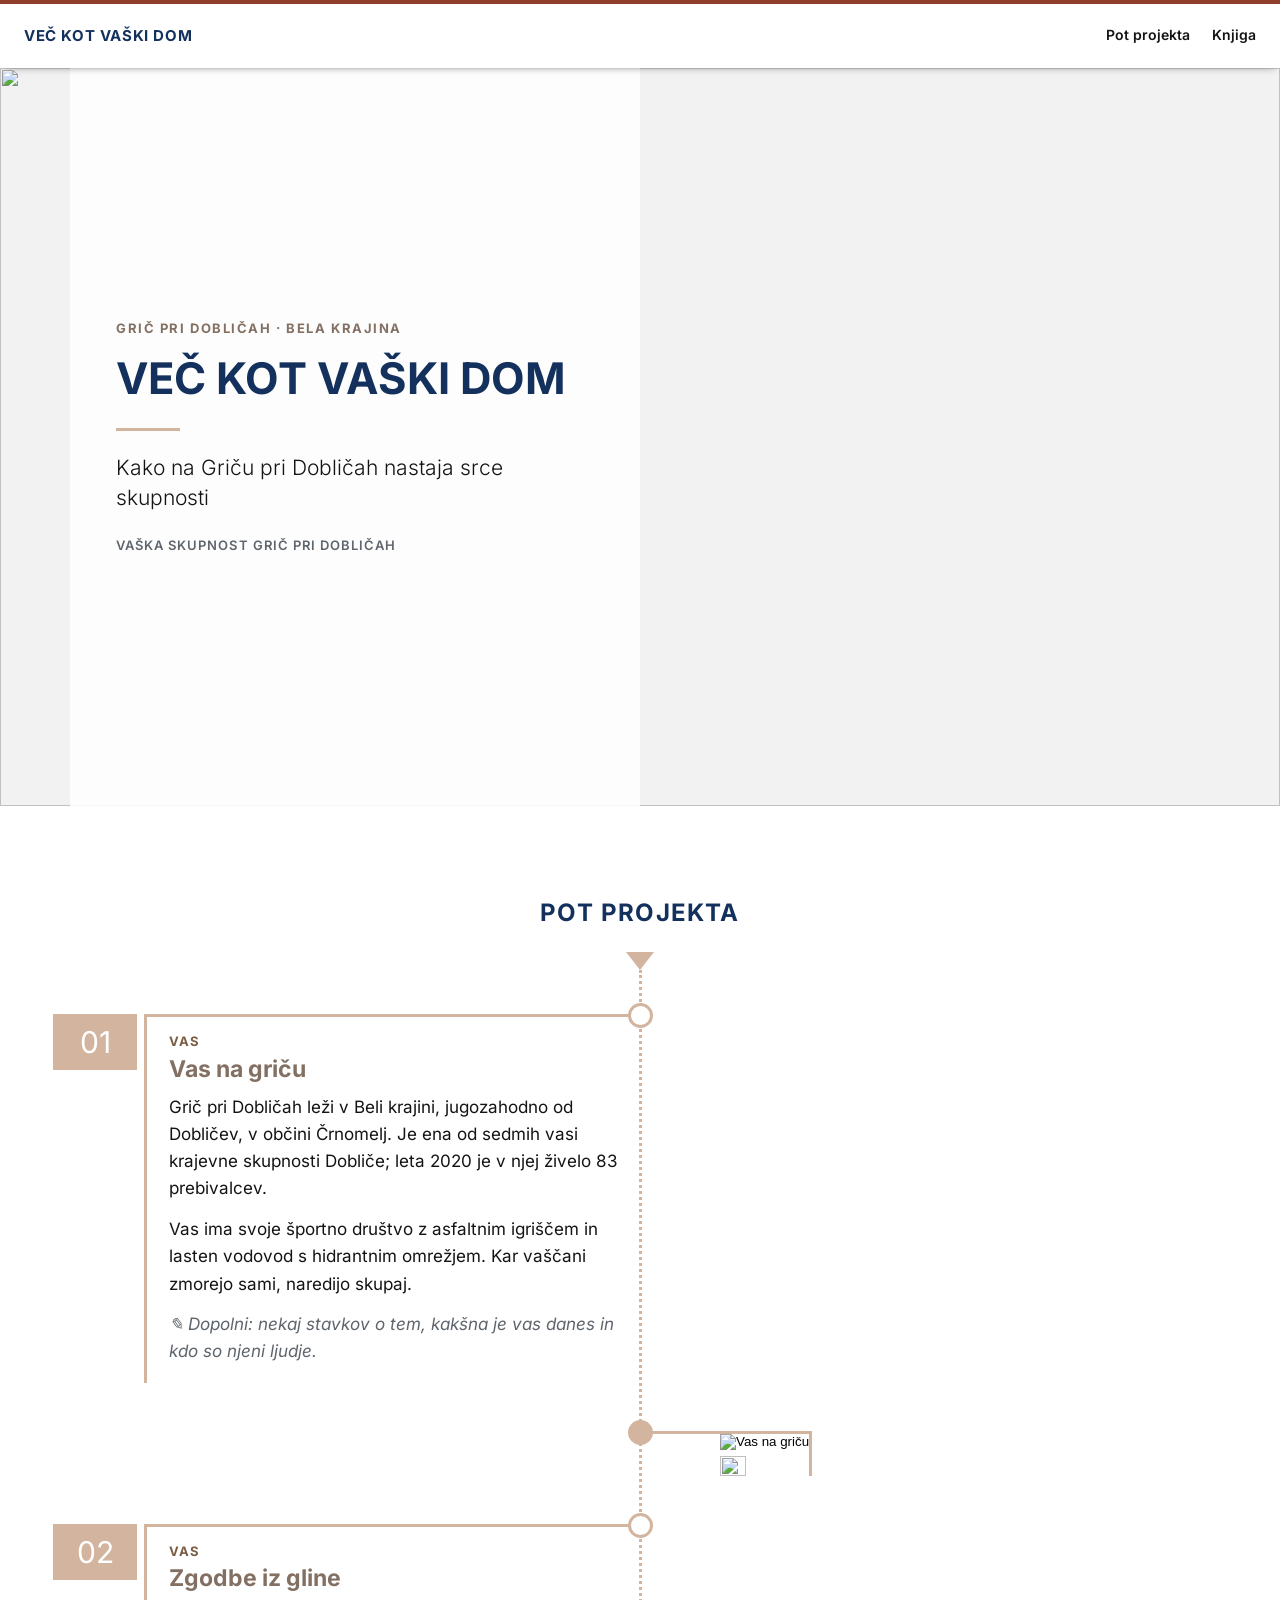
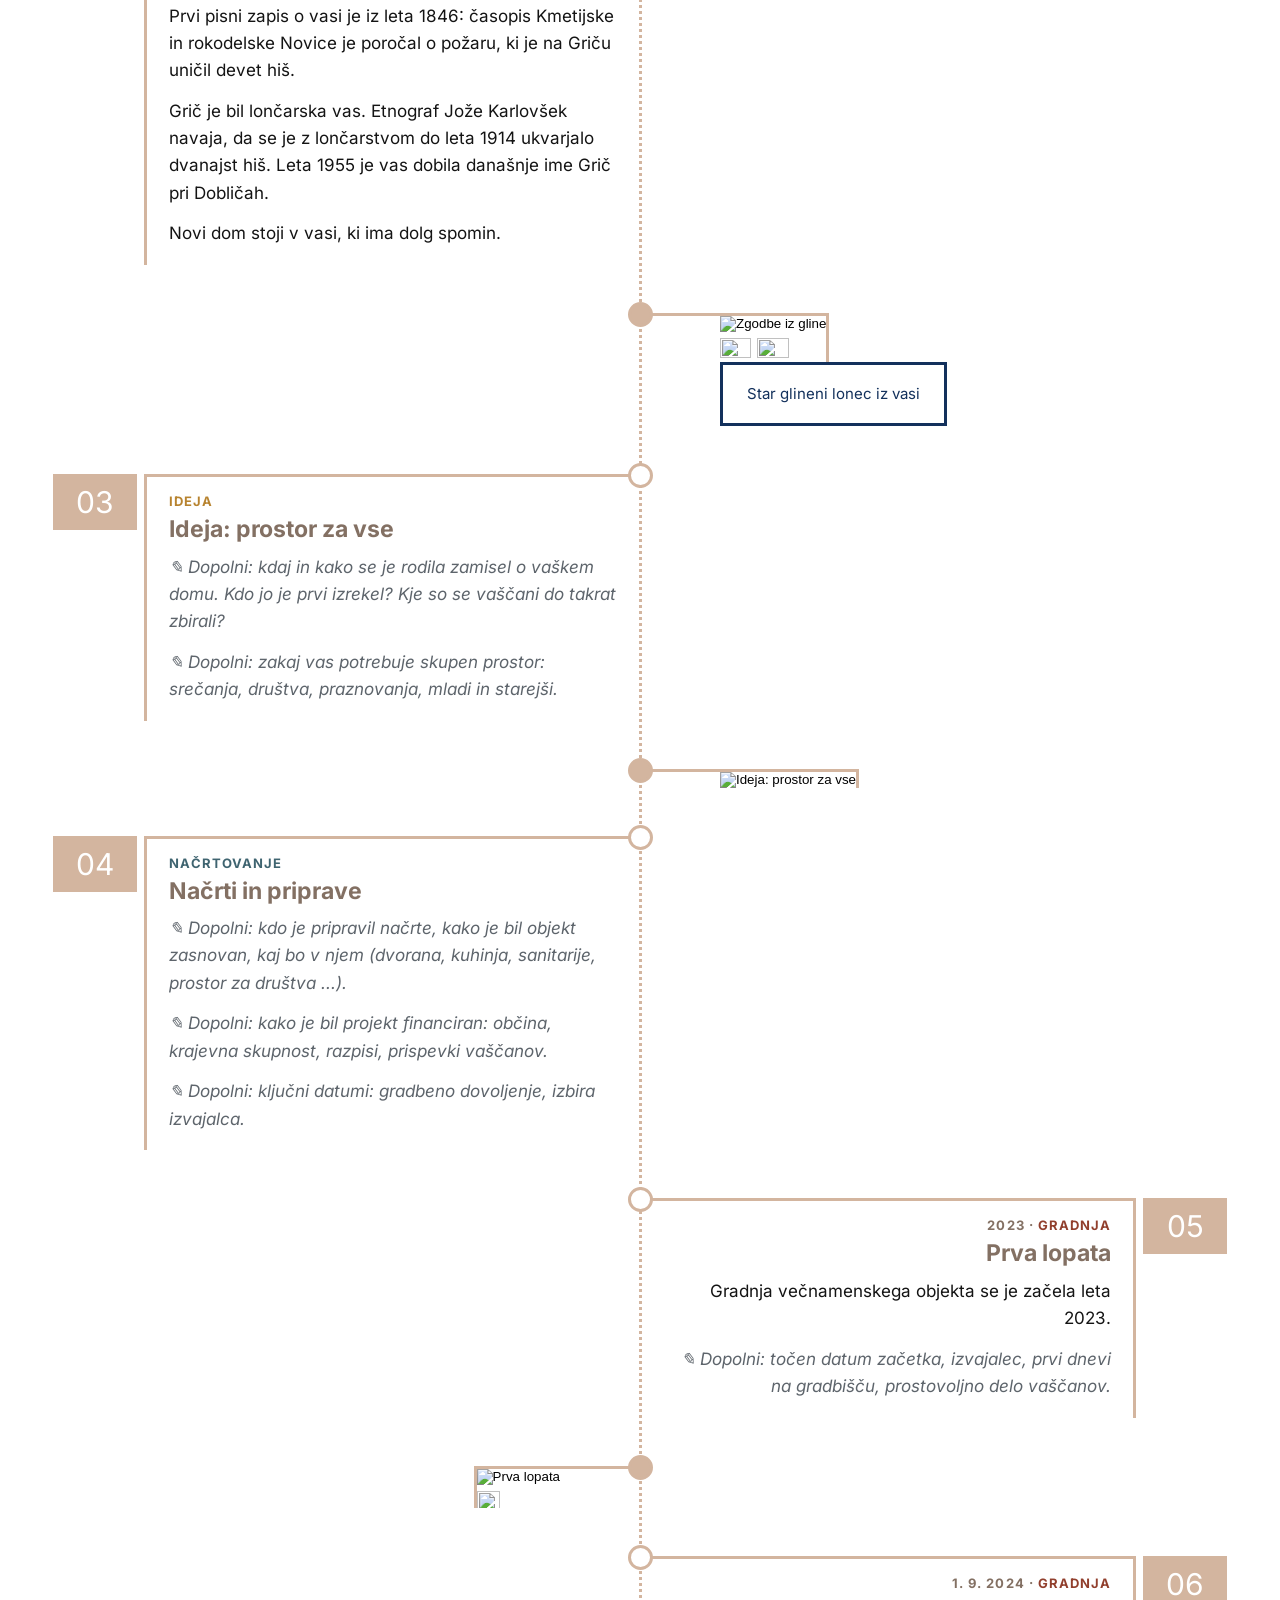
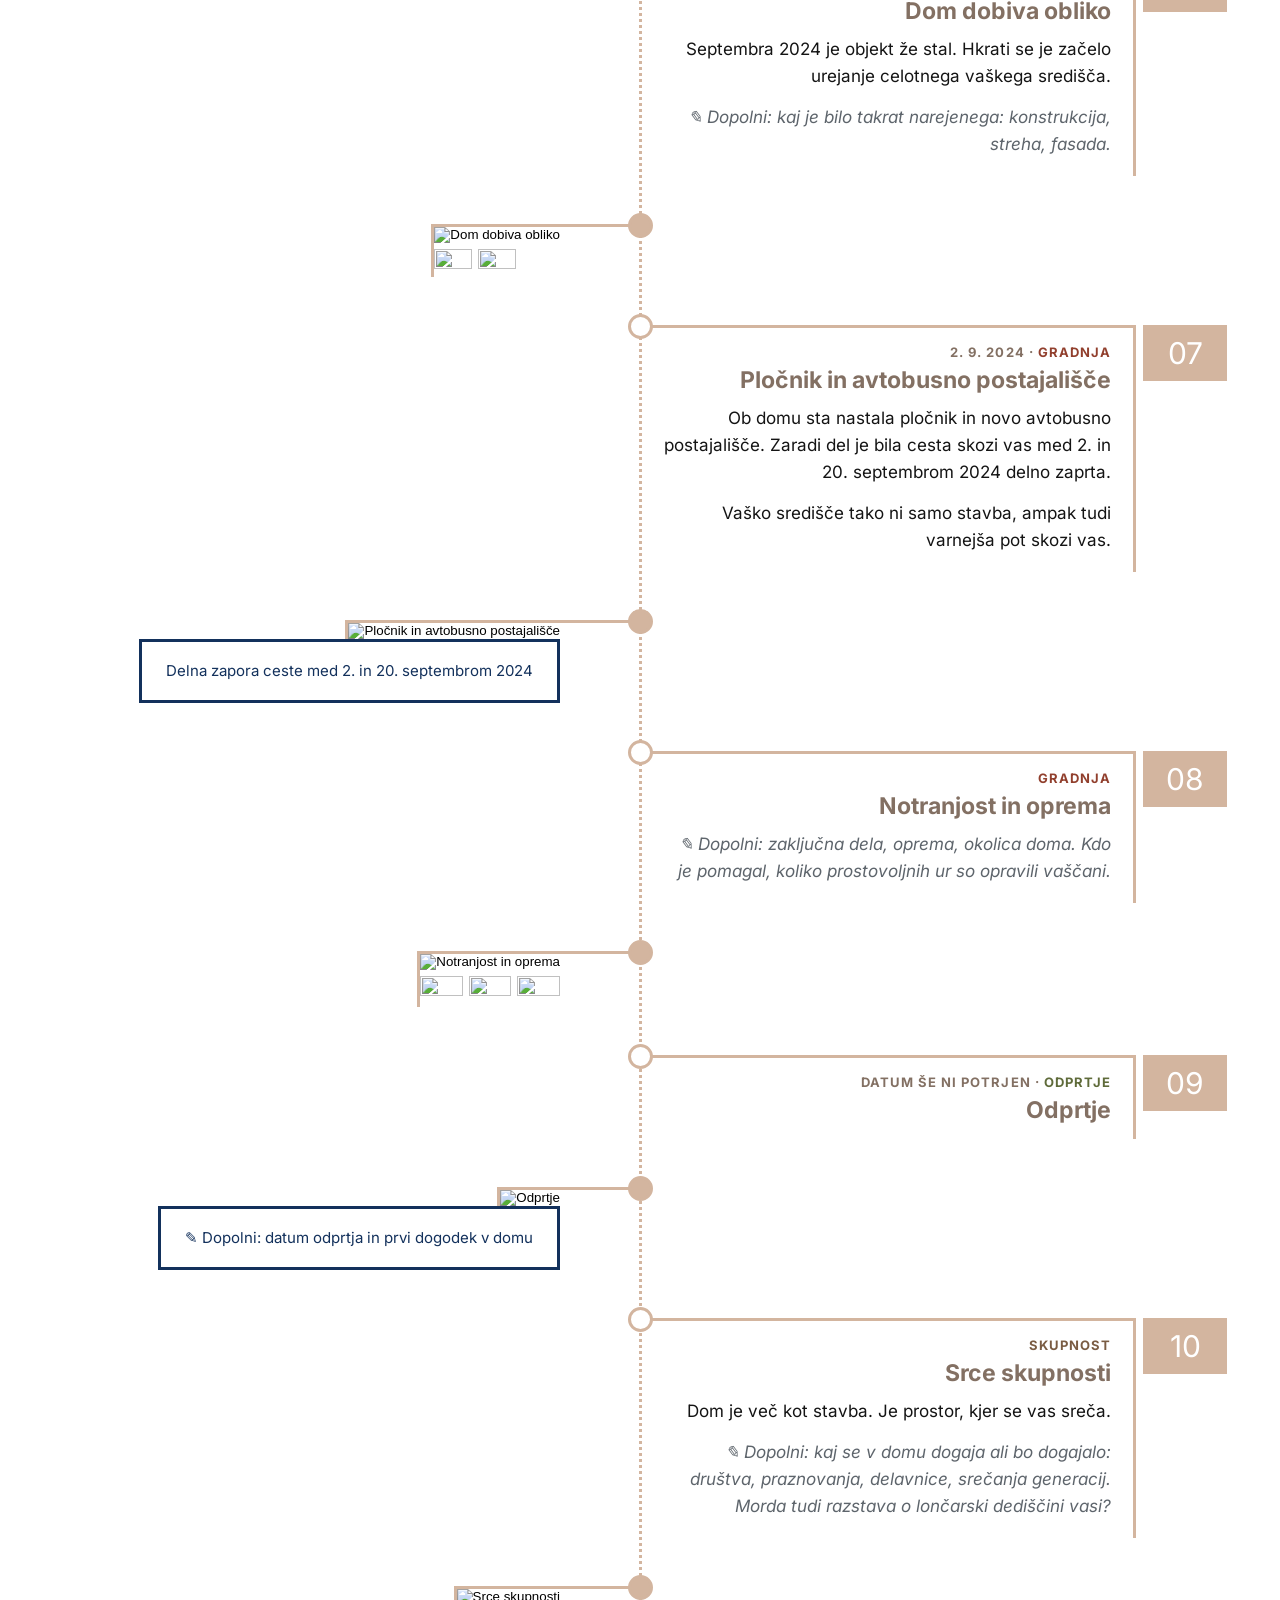
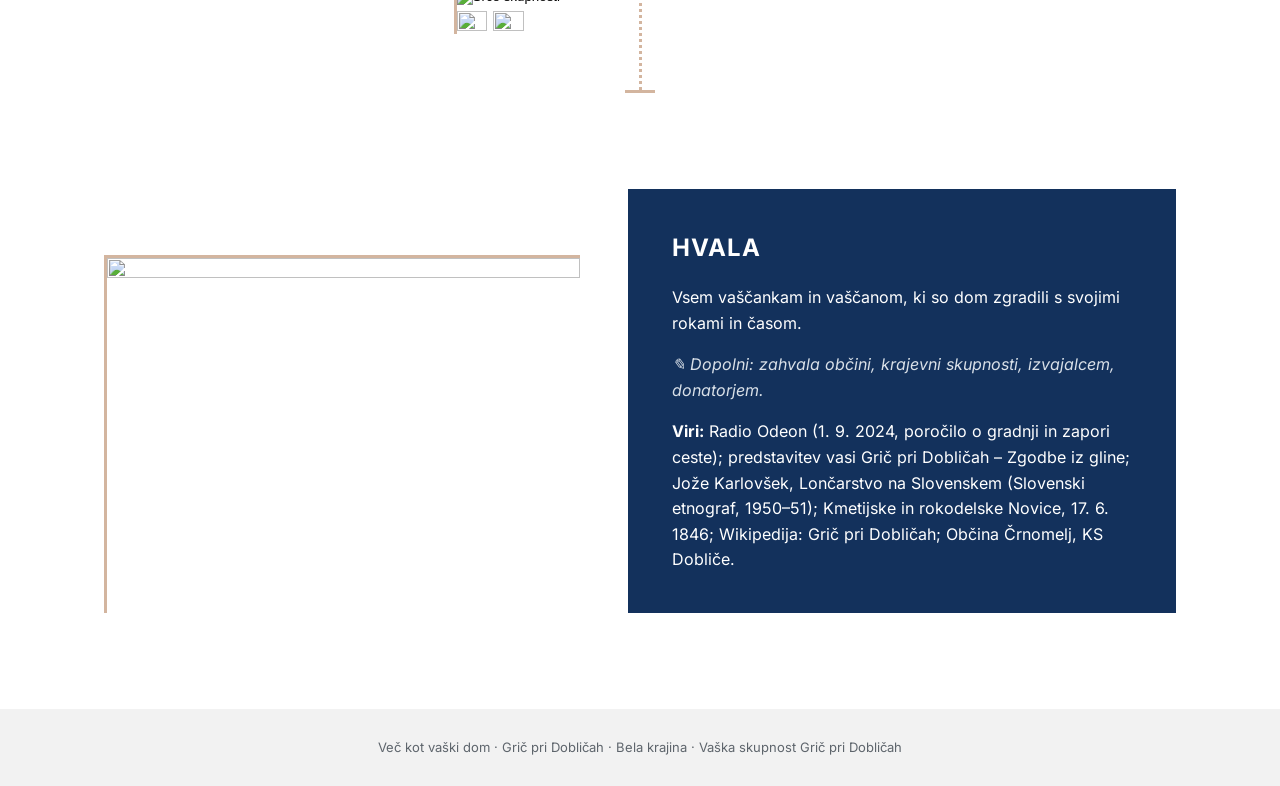
==== commit ddcad7f4: "new stuff" ====
--- a/dom_na_gricu/_output/index.html
+++ b/dom_na_gricu/_output/index.html
@@ -170,16 +170,20 @@
   .closing, .closing.no-img { grid-template-columns: minmax(0, 1fr); gap: 24px; padding: 0 16px; margin-bottom: 64px; }
   .closing-box { padding: 28px 22px; }
 }
-</style>
+
+:root { --paper: #FFFFFF; }
+figure, .gal img, .back-img { border-radius: 0; }
+.dot, .ov-circle, .tl-circle { border-radius: 50%; }
+.topbar, .tl-circle { background: #FFFFFF; }</style>
 </head>
 <body>
 <header class="topbar"><div class="topbar-in">
   <a class="brand" href="#top">Več kot vaški dom</a>
-  <nav><a href="#pot">Pot projekta</a><a href="preview.html">Knjiga</a><a href="Več_kot_vaški_dom.pdf">PDF</a></nav>
+  <nav><a href="#pot">Pot projekta</a><a href="preview.html">Knjiga</a></nav>
 </div></header>
 <main id="top">
   <section class="hero">
-    <img class="hero-img" src="_img/45574f3dd9ef.jpg" alt="">
+    <img class="hero-img" src="_img/7d69b5000172.jpg" alt="">
     <div class="hero-box">
       <p class="kicker">Grič pri Dobličah · Bela krajina</p>
       <h1>Več kot vaški dom</h1>
@@ -205,7 +209,7 @@
     </li>
     <li class="tl-item img right">
       <span class="tl-circle"></span>
-      <figure class="tl-fig"><button type="button" class="gal gal-main" data-g="p1" data-i="0" aria-label="Odpri galerijo: Vas na griču (2 fotografij)"><img src="_img/8bc142a11eec.jpg" alt="Vas na griču" loading="lazy"></button><div class="thumbs"><button type="button" class="gal" data-g="p1" data-i="1" aria-label="Odpri galerijo: Vas na griču (2 fotografij)"><img src="_img/d79471b8073b.jpg" alt="" loading="lazy"></button></div></figure>
+      <figure class="tl-fig"><button type="button" class="gal gal-main" data-g="p1" data-i="0" aria-label="Odpri galerijo: Vas na griču (2 fotografij)"><img src="_img/d0ddfd82f8df.jpg" alt="Vas na griču" loading="lazy"></button><div class="thumbs"><button type="button" class="gal" data-g="p1" data-i="1" aria-label="Odpri galerijo: Vas na griču (2 fotografij)"><img src="_img/e760e499694b.jpg" alt="" loading="lazy"></button></div></figure>
       
     </li>
     <li class="tl-item text left" style="--c:#7A5C43">
@@ -221,7 +225,7 @@
     </li>
     <li class="tl-item img right">
       <span class="tl-circle"></span>
-      <figure class="tl-fig"><button type="button" class="gal gal-main" data-g="p2" data-i="0" aria-label="Odpri galerijo: Zgodbe iz gline (3 fotografij)"><img src="_img/8de486af756e.jpg" alt="Zgodbe iz gline" loading="lazy"></button><div class="thumbs"><button type="button" class="gal" data-g="p2" data-i="1" aria-label="Odpri galerijo: Zgodbe iz gline (3 fotografij)"><img src="_img/3535a1464faf.jpg" alt="" loading="lazy"></button><button type="button" class="gal" data-g="p2" data-i="2" aria-label="Odpri galerijo: Zgodbe iz gline (3 fotografij)"><img src="_img/56a41d63f53f.jpg" alt="" loading="lazy"></button></div></figure>
+      <figure class="tl-fig"><button type="button" class="gal gal-main" data-g="p2" data-i="0" aria-label="Odpri galerijo: Zgodbe iz gline (3 fotografij)"><img src="_img/53bf9563121e.jpg" alt="Zgodbe iz gline" loading="lazy"></button><div class="thumbs"><button type="button" class="gal" data-g="p2" data-i="1" aria-label="Odpri galerijo: Zgodbe iz gline (3 fotografij)"><img src="_img/4aad1b608ef8.jpg" alt="" loading="lazy"></button><button type="button" class="gal" data-g="p2" data-i="2" aria-label="Odpri galerijo: Zgodbe iz gline (3 fotografij)"><img src="_img/4e104d4751ee.jpg" alt="" loading="lazy"></button></div></figure>
       <p class="tl-cap">Star glineni lonec iz vasi</p>
     </li>
     <li class="tl-item text left" style="--c:#B7832F">
@@ -236,7 +240,7 @@
     </li>
     <li class="tl-item img right">
       <span class="tl-circle"></span>
-      <figure class="tl-fig"><button type="button" class="gal gal-main" data-g="p3" data-i="0" aria-label="Odpri galerijo: Ideja: prostor za vse (1 fotografij)"><img src="_img/4d0a6b014d5a.jpg" alt="Ideja: prostor za vse" loading="lazy"></button></figure>
+      <figure class="tl-fig"><button type="button" class="gal gal-main" data-g="p3" data-i="0" aria-label="Odpri galerijo: Ideja: prostor za vse (1 fotografij)"><img src="_img/0516b616be26.jpg" alt="Ideja: prostor za vse" loading="lazy"></button></figure>
       
     </li>
     <li class="tl-item text left" style="--c:#3F6470">
@@ -262,7 +266,7 @@
     </li>
     <li class="tl-item img left">
       <span class="tl-circle"></span>
-      <figure class="tl-fig"><button type="button" class="gal gal-main" data-g="p5" data-i="0" aria-label="Odpri galerijo: Prva lopata (2 fotografij)"><img src="_img/1041894bbf1d.jpg" alt="Prva lopata" loading="lazy"></button><div class="thumbs"><button type="button" class="gal" data-g="p5" data-i="1" aria-label="Odpri galerijo: Prva lopata (2 fotografij)"><img src="_img/a0f0f5a3c250.jpg" alt="" loading="lazy"></button></div></figure>
+      <figure class="tl-fig"><button type="button" class="gal gal-main" data-g="p5" data-i="0" aria-label="Odpri galerijo: Prva lopata (2 fotografij)"><img src="_img/7d617cf1f6cb.jpg" alt="Prva lopata" loading="lazy"></button><div class="thumbs"><button type="button" class="gal" data-g="p5" data-i="1" aria-label="Odpri galerijo: Prva lopata (2 fotografij)"><img src="_img/d76890945132.jpg" alt="" loading="lazy"></button></div></figure>
       
     </li>
     <li class="tl-item text right" style="--c:#913F2D">
@@ -277,7 +281,7 @@
     </li>
     <li class="tl-item img left">
       <span class="tl-circle"></span>
-      <figure class="tl-fig"><button type="button" class="gal gal-main" data-g="p6" data-i="0" aria-label="Odpri galerijo: Dom dobiva obliko (3 fotografij)"><img src="_img/da2432bdce8f.jpg" alt="Dom dobiva obliko" loading="lazy"></button><div class="thumbs"><button type="button" class="gal" data-g="p6" data-i="1" aria-label="Odpri galerijo: Dom dobiva obliko (3 fotografij)"><img src="_img/27de774c440c.jpg" alt="" loading="lazy"></button><button type="button" class="gal" data-g="p6" data-i="2" aria-label="Odpri galerijo: Dom dobiva obliko (3 fotografij)"><img src="_img/b678258aa376.jpg" alt="" loading="lazy"></button></div></figure>
+      <figure class="tl-fig"><button type="button" class="gal gal-main" data-g="p6" data-i="0" aria-label="Odpri galerijo: Dom dobiva obliko (3 fotografij)"><img src="_img/463901a3a073.jpg" alt="Dom dobiva obliko" loading="lazy"></button><div class="thumbs"><button type="button" class="gal" data-g="p6" data-i="1" aria-label="Odpri galerijo: Dom dobiva obliko (3 fotografij)"><img src="_img/eaea5f12bdf9.jpg" alt="" loading="lazy"></button><button type="button" class="gal" data-g="p6" data-i="2" aria-label="Odpri galerijo: Dom dobiva obliko (3 fotografij)"><img src="_img/f4c5e221f3ef.jpg" alt="" loading="lazy"></button></div></figure>
       
     </li>
     <li class="tl-item text right" style="--c:#913F2D">
@@ -292,7 +296,7 @@
     </li>
     <li class="tl-item img left">
       <span class="tl-circle"></span>
-      <figure class="tl-fig"><button type="button" class="gal gal-main" data-g="p7" data-i="0" aria-label="Odpri galerijo: Pločnik in avtobusno postajališče (1 fotografij)"><img src="_img/d808abd5dd1c.jpg" alt="Pločnik in avtobusno postajališče" loading="lazy"></button></figure>
+      <figure class="tl-fig"><button type="button" class="gal gal-main" data-g="p7" data-i="0" aria-label="Odpri galerijo: Pločnik in avtobusno postajališče (1 fotografij)"><img src="_img/6f0c8d3ddd51.jpg" alt="Pločnik in avtobusno postajališče" loading="lazy"></button></figure>
       <p class="tl-cap">Delna zapora ceste med 2. in 20. septembrom 2024</p>
     </li>
     <li class="tl-item text right" style="--c:#913F2D">
@@ -306,7 +310,7 @@
     </li>
     <li class="tl-item img left">
       <span class="tl-circle"></span>
-      <figure class="tl-fig"><button type="button" class="gal gal-main" data-g="p8" data-i="0" aria-label="Odpri galerijo: Notranjost in oprema (4 fotografij)"><img src="_img/5ce3aff1f912.jpg" alt="Notranjost in oprema" loading="lazy"></button><div class="thumbs"><button type="button" class="gal" data-g="p8" data-i="1" aria-label="Odpri galerijo: Notranjost in oprema (4 fotografij)"><img src="_img/9018cea900eb.jpg" alt="" loading="lazy"></button><button type="button" class="gal" data-g="p8" data-i="2" aria-label="Odpri galerijo: Notranjost in oprema (4 fotografij)"><img src="_img/dee10a11c15f.jpg" alt="" loading="lazy"></button><button type="button" class="gal" data-g="p8" data-i="3" aria-label="Odpri galerijo: Notranjost in oprema (4 fotografij)"><img src="_img/fb684533119d.jpg" alt="" loading="lazy"></button></div></figure>
+      <figure class="tl-fig"><button type="button" class="gal gal-main" data-g="p8" data-i="0" aria-label="Odpri galerijo: Notranjost in oprema (4 fotografij)"><img src="_img/5c1f24d342ec.jpg" alt="Notranjost in oprema" loading="lazy"></button><div class="thumbs"><button type="button" class="gal" data-g="p8" data-i="1" aria-label="Odpri galerijo: Notranjost in oprema (4 fotografij)"><img src="_img/9dfc3a654716.jpg" alt="" loading="lazy"></button><button type="button" class="gal" data-g="p8" data-i="2" aria-label="Odpri galerijo: Notranjost in oprema (4 fotografij)"><img src="_img/5ffc945dfcbd.jpg" alt="" loading="lazy"></button><button type="button" class="gal" data-g="p8" data-i="3" aria-label="Odpri galerijo: Notranjost in oprema (4 fotografij)"><img src="_img/34c9ffc2a63d.jpg" alt="" loading="lazy"></button></div></figure>
       
     </li>
     <li class="tl-item text right" style="--c:#5F6B3A">
@@ -320,7 +324,7 @@
     </li>
     <li class="tl-item img left">
       <span class="tl-circle"></span>
-      <figure class="tl-fig"><button type="button" class="gal gal-main" data-g="p9" data-i="0" aria-label="Odpri galerijo: Odprtje (1 fotografij)"><img src="_img/b3c40924fc79.jpg" alt="Odprtje" loading="lazy"></button></figure>
+      <figure class="tl-fig"><button type="button" class="gal gal-main" data-g="p9" data-i="0" aria-label="Odpri galerijo: Odprtje (1 fotografij)"><img src="_img/4db215475263.jpg" alt="Odprtje" loading="lazy"></button></figure>
       <p class="tl-cap">✎ Dopolni: datum odprtja in prvi dogodek v domu</p>
     </li>
     <li class="tl-item text right" style="--c:#7A5C43">
@@ -335,14 +339,14 @@
     </li>
     <li class="tl-item img left">
       <span class="tl-circle"></span>
-      <figure class="tl-fig"><button type="button" class="gal gal-main" data-g="p10" data-i="0" aria-label="Odpri galerijo: Srce skupnosti (3 fotografij)"><img src="_img/37b7c3a200e4.jpg" alt="Srce skupnosti" loading="lazy"></button><div class="thumbs"><button type="button" class="gal" data-g="p10" data-i="1" aria-label="Odpri galerijo: Srce skupnosti (3 fotografij)"><img src="_img/2845cd25923c.jpg" alt="" loading="lazy"></button><button type="button" class="gal" data-g="p10" data-i="2" aria-label="Odpri galerijo: Srce skupnosti (3 fotografij)"><img src="_img/1441f2022331.jpg" alt="" loading="lazy"></button></div></figure>
+      <figure class="tl-fig"><button type="button" class="gal gal-main" data-g="p10" data-i="0" aria-label="Odpri galerijo: Srce skupnosti (3 fotografij)"><img src="_img/1711f4d12482.jpg" alt="Srce skupnosti" loading="lazy"></button><div class="thumbs"><button type="button" class="gal" data-g="p10" data-i="1" aria-label="Odpri galerijo: Srce skupnosti (3 fotografij)"><img src="_img/077a2c2ef0bf.jpg" alt="" loading="lazy"></button><button type="button" class="gal" data-g="p10" data-i="2" aria-label="Odpri galerijo: Srce skupnosti (3 fotografij)"><img src="_img/452b83e3c3f9.jpg" alt="" loading="lazy"></button></div></figure>
       
     </li>
   </ol>
   <div class="tl-end"></div>
   
   <section class="closing ">
-    <figure class="closing-fig"><img src="_img/400d187bbdf6.jpg" alt="" loading="lazy"></figure>
+    <figure class="closing-fig"><img src="_img/517c27089ef2.jpg" alt="" loading="lazy"></figure>
     <div class="closing-box">
       <h2>Hvala</h2>
       <p>Vsem vaščankam in vaščanom, ki so dom zgradili s svojimi rokami in časom.</p>
@@ -352,7 +356,7 @@
   </section>
 </main>
 <footer class="site-foot">Več kot vaški dom · Grič pri Dobličah · Bela krajina · Vaška skupnost Grič pri Dobličah</footer>
-<script type="application/json" id="gallery-data">{"p1": {"title": "01 · Vas na griču", "caption": "", "images": ["_img/8bc142a11eec.jpg", "_img/d79471b8073b.jpg"]}, "p2": {"title": "02 · Zgodbe iz gline", "caption": "Star glineni lonec iz vasi", "images": ["_img/8de486af756e.jpg", "_img/3535a1464faf.jpg", "_img/56a41d63f53f.jpg"]}, "p3": {"title": "03 · Ideja: prostor za vse", "caption": "", "images": ["_img/4d0a6b014d5a.jpg"]}, "p5": {"title": "05 · Prva lopata", "caption": "", "images": ["_img/1041894bbf1d.jpg", "_img/a0f0f5a3c250.jpg"]}, "p6": {"title": "06 · Dom dobiva obliko", "caption": "", "images": ["_img/da2432bdce8f.jpg", "_img/27de774c440c.jpg", "_img/b678258aa376.jpg"]}, "p7": {"title": "07 · Pločnik in avtobusno postajališče", "caption": "Delna zapora ceste med 2. in 20. septembrom 2024", "images": ["_img/d808abd5dd1c.jpg"]}, "p8": {"title": "08 · Notranjost in oprema", "caption": "", "images": ["_img/5ce3aff1f912.jpg", "_img/9018cea900eb.jpg", "_img/dee10a11c15f.jpg", "_img/fb684533119d.jpg"]}, "p9": {"title": "09 · Odprtje", "caption": "✎ Dopolni: datum odprtja in prvi dogodek v domu", "images": ["_img/b3c40924fc79.jpg"]}, "p10": {"title": "10 · Srce skupnosti", "caption": "", "images": ["_img/37b7c3a200e4.jpg", "_img/2845cd25923c.jpg", "_img/1441f2022331.jpg"]}}</script>
+<script type="application/json" id="gallery-data">{"p1": {"title": "01 · Vas na griču", "caption": "", "images": ["_img/d0ddfd82f8df.jpg", "_img/e760e499694b.jpg"]}, "p2": {"title": "02 · Zgodbe iz gline", "caption": "Star glineni lonec iz vasi", "images": ["_img/53bf9563121e.jpg", "_img/4aad1b608ef8.jpg", "_img/4e104d4751ee.jpg"]}, "p3": {"title": "03 · Ideja: prostor za vse", "caption": "", "images": ["_img/0516b616be26.jpg"]}, "p5": {"title": "05 · Prva lopata", "caption": "", "images": ["_img/7d617cf1f6cb.jpg", "_img/d76890945132.jpg"]}, "p6": {"title": "06 · Dom dobiva obliko", "caption": "", "images": ["_img/463901a3a073.jpg", "_img/eaea5f12bdf9.jpg", "_img/f4c5e221f3ef.jpg"]}, "p7": {"title": "07 · Pločnik in avtobusno postajališče", "caption": "Delna zapora ceste med 2. in 20. septembrom 2024", "images": ["_img/6f0c8d3ddd51.jpg"]}, "p8": {"title": "08 · Notranjost in oprema", "caption": "", "images": ["_img/5c1f24d342ec.jpg", "_img/9dfc3a654716.jpg", "_img/5ffc945dfcbd.jpg", "_img/34c9ffc2a63d.jpg"]}, "p9": {"title": "09 · Odprtje", "caption": "✎ Dopolni: datum odprtja in prvi dogodek v domu", "images": ["_img/4db215475263.jpg"]}, "p10": {"title": "10 · Srce skupnosti", "caption": "", "images": ["_img/1711f4d12482.jpg", "_img/077a2c2ef0bf.jpg", "_img/452b83e3c3f9.jpg"]}}</script>
 
 <dialog class="lb" aria-labelledby="lb-title">
   <div class="lb-top">
